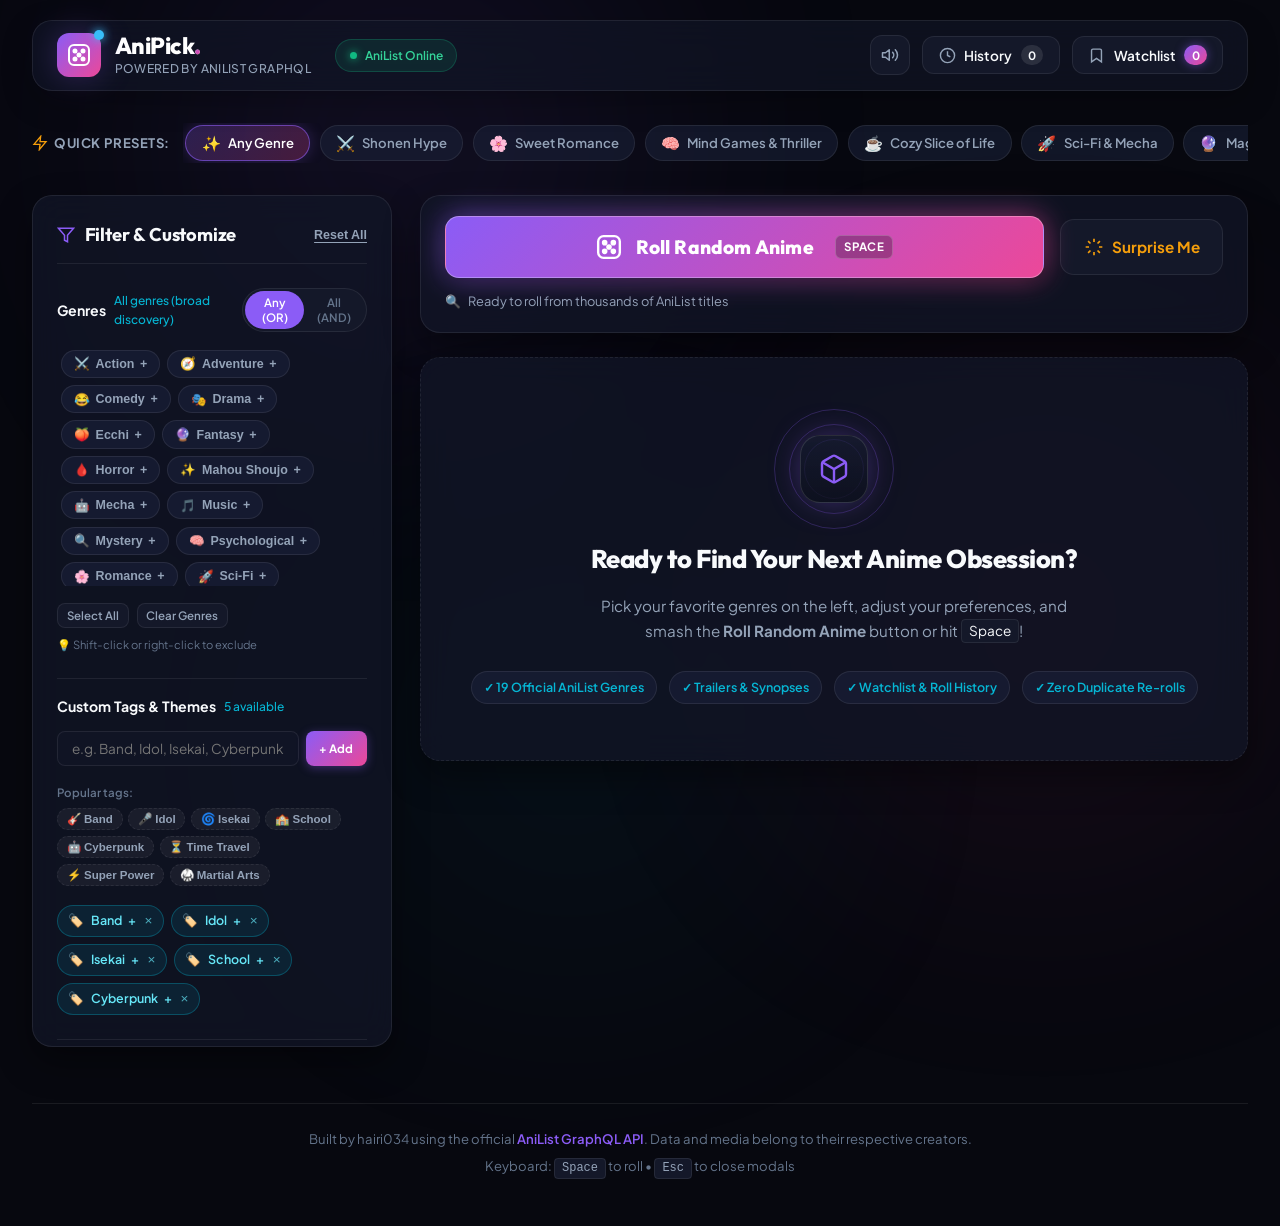
==== index.html @ 6be53b79 "Add files via upload" ====
<!DOCTYPE html>
<html lang="en">

<head>
  <meta charset="UTF-8">
  <meta name="viewport" content="width=device-width, initial-scale=1.0">
  <meta name="description"
    content="AniPick - Discover your next favorite anime with an intelligent, highly customizable anime randomizer powered by the AniList GraphQL API. Filter by genres, ratings, eras, and formats.">
  <meta name="theme-color" content="#0b0d17">
  <meta name="referrer" content="strict-origin-when-cross-origin">
  <title>AniPick — Intelligent Anime Randomizer & Discovery Engine</title>

  <!-- Google Fonts -->
  <link rel="preconnect" href="https://fonts.googleapis.com">
  <link rel="preconnect" href="https://fonts.gstatic.com" crossorigin>
  <link
    href="https://fonts.googleapis.com/css2?family=Noto+Sans+JP:wght@400;600;700&family=Outfit:wght@400;500;600;700;800;900&family=Plus+Jakarta+Sans:wght@400;500;600;700&display=swap"
    rel="stylesheet">

  <link rel="stylesheet" href="style.css">
</head>

<body>
  <!-- Ambient background decorative glows -->
  <div class="ambient-glow glow-1" aria-hidden="true"></div>
  <div class="ambient-glow glow-2" aria-hidden="true"></div>
  <div class="ambient-glow glow-3" aria-hidden="true"></div>

  <!-- Main App Shell -->
  <div class="app-layout">

    <!-- Top Navigation Bar -->
    <header class="app-header">
      <div class="header-left">
        <a href="#" class="brand-logo" id="logo-link" aria-label="AniPick Home">
          <div class="logo-icon-wrap">
            <svg class="dice-icon" viewBox="0 0 24 24" fill="none" stroke="currentColor" stroke-width="2"
              stroke-linecap="round" stroke-linejoin="round">
              <rect x="2" y="2" width="20" height="20" rx="5" ry="5"></rect>
              <circle cx="8" cy="8" r="1.5" fill="currentColor"></circle>
              <circle cx="16" cy="8" r="1.5" fill="currentColor"></circle>
              <circle cx="12" cy="12" r="1.5" fill="currentColor"></circle>
              <circle cx="8" cy="16" r="1.5" fill="currentColor"></circle>
              <circle cx="16" cy="16" r="1.5" fill="currentColor"></circle>
            </svg>
            <span class="sparkle-dot"></span>
          </div>
          <div class="brand-text">
            <div class="brand-title">AniPick<span class="brand-dot">.</span></div>
            <span class="brand-tagline">Powered by AniList GraphQL</span>
          </div>
        </a>

        <div class="api-status-pill" id="api-status-pill" title="Live AniList GraphQL API Connection">
          <span class="status-indicator"></span>
          <span class="status-text" id="status-text">AniList Online</span>
        </div>
      </div>

      <div class="header-right">
        <!-- SFX Mute/Unmute Toggle -->
        <button class="nav-icon-btn" id="sfx-toggle-btn" title="Toggle Sound Effects" aria-label="Toggle Sound Effects">
          <svg class="sfx-on-icon" viewBox="0 0 24 24" fill="none" stroke="currentColor" stroke-width="2"
            stroke-linecap="round" stroke-linejoin="round">
            <polygon points="11 5 6 9 2 9 2 15 6 15 11 19 11 5"></polygon>
            <path d="M19.07 4.93a10 10 0 0 1 0 14.14M15.54 8.46a5 5 0 0 1 0 7.07"></path>
          </svg>
          <svg class="sfx-off-icon hidden" viewBox="0 0 24 24" fill="none" stroke="currentColor" stroke-width="2"
            stroke-linecap="round" stroke-linejoin="round">
            <polygon points="11 5 6 9 2 9 2 15 6 15 11 19 11 5"></polygon>
            <line x1="23" y1="9" x2="17" y2="15"></line>
            <line x1="17" y1="9" x2="23" y2="15"></line>
          </svg>
        </button>

        <!-- History Button -->
        <button class="nav-action-btn" id="history-modal-btn" aria-label="View Roll History">
          <svg viewBox="0 0 24 24" fill="none" stroke="currentColor" stroke-width="2">
            <circle cx="12" cy="12" r="10"></circle>
            <polyline points="12 6 12 12 16 14"></polyline>
          </svg>
          <span>History</span>
          <span class="count-badge" id="history-count">0</span>
        </button>

        <!-- Watchlist Button -->
        <button class="nav-action-btn" id="watchlist-modal-btn" aria-label="View Saved Watchlist">
          <svg viewBox="0 0 24 24" fill="none" stroke="currentColor" stroke-width="2">
            <path d="M19 21l-7-5-7 5V5a2 2 0 0 1 2-2h10a2 2 0 0 1 2 2z"></path>
          </svg>
          <span>Watchlist</span>
          <span class="count-badge primary-badge" id="watchlist-count">0</span>
        </button>
      </div>
    </header>

    <!-- Main Content Area -->
    <main class="main-content">

      <!-- Quick Curated Presets Bar -->
      <section class="presets-section" aria-label="Genre Presets">
        <div class="presets-label">
          <svg viewBox="0 0 24 24" fill="none" stroke="currentColor" stroke-width="2" class="spark-icon">
            <polygon points="13 2 3 14 12 14 11 22 21 10 12 10 13 2"></polygon>
          </svg>
          <span>Quick Presets:</span>
        </div>
        <div class="presets-scroll" id="presets-list">
          <button type="button" class="preset-chip active" data-preset="all">
            <span class="preset-emoji">✨</span> Any Genre
          </button>
          <button type="button" class="preset-chip" data-preset="shonen">
            <span class="preset-emoji">⚔️</span> Shonen Hype
          </button>
          <button type="button" class="preset-chip" data-preset="romance">
            <span class="preset-emoji">🌸</span> Sweet Romance
          </button>
          <button type="button" class="preset-chip" data-preset="psychological">
            <span class="preset-emoji">🧠</span> Mind Games & Thriller
          </button>
          <button type="button" class="preset-chip" data-preset="cozy">
            <span class="preset-emoji">☕</span> Cozy Slice of Life
          </button>
          <button type="button" class="preset-chip" data-preset="cyberpunk">
            <span class="preset-emoji">🚀</span> Sci-Fi & Mecha
          </button>
          <button type="button" class="preset-chip" data-preset="fantasy">
            <span class="preset-emoji">🔮</span> Magic & Fantasy
          </button>
          <button type="button" class="preset-chip" data-preset="comedy">
            <span class="preset-emoji">😂</span> Pure Comedy
          </button>
          <button type="button" class="preset-chip" data-preset="music">
            <span class="preset-emoji">🎵</span> Music & Bands
          </button>
          <button type="button" class="preset-chip" data-preset="isekai">
            <span class="preset-emoji">🌀</span> Isekai & Fantasy
          </button>
        </div>
      </section>

      <!-- Primary Grid: Filter Deck (Left/Top) + Hero Showcase (Right/Center) -->
      <div class="app-grid">

        <!-- Controls & Genre Deck -->
        <aside class="control-panel-card" id="filter-deck">
          <div class="panel-header">
            <div class="panel-title-wrap">
              <svg viewBox="0 0 24 24" fill="none" stroke="currentColor" stroke-width="2">
                <polygon points="22 3 2 3 10 12.46 10 19 14 21 14 12.46 22 3"></polygon>
              </svg>
              <h2>Filter & Customize</h2>
            </div>
            <button type="button" class="text-link-btn" id="reset-filters-btn" title="Reset all filters to default">
              Reset All
            </button>
          </div>

          <!-- Genre Matrix Section -->
          <div class="filter-group">
            <div class="filter-group-header">
              <label class="filter-label">
                Genres
                <span class="filter-hint" id="genre-hint-count">0 selected</span>
              </label>
              <div class="genre-mode-toggle" title="Switch between matching ANY or ALL selected genres">
                <button type="button" class="genre-mode-btn active" id="mode-any-btn" data-mode="ANY">Any (OR)</button>
                <button type="button" class="genre-mode-btn" id="mode-all-btn" data-mode="ALL">All (AND)</button>
              </div>
            </div>

            <!-- Genre Selection Grid -->
            <div class="genre-chip-grid" id="genre-chip-grid">
              <!-- Dynamically populated or filled with fallback genres -->
            </div>

            <div class="genre-quick-actions">
              <button type="button" class="mini-btn" id="select-all-genres-btn">Select All</button>
              <button type="button" class="mini-btn" id="clear-all-genres-btn">Clear Genres</button>
              <span class="action-tip">💡 Shift-click or right-click to exclude</span>
            </div>
          </div>

          <!-- Custom Preferences & Subgenres Section -->
          <div class="filter-group custom-tags-group">
            <div class="filter-group-header">
              <label class="filter-label">
                Custom Tags & Themes
                <span class="filter-hint" id="custom-tags-hint">Add your own</span>
              </label>
            </div>

            <!-- Add Custom Tag Input Form -->
            <form id="add-custom-tag-form" class="custom-tag-form" onsubmit="return false;">
              <div class="input-with-button">
                <input type="text" id="custom-genre-input" list="anilist-tags-datalist"
                  placeholder="e.g. Band, Idol, Isekai, Cyberpunk..." class="styled-input custom-input"
                  autocomplete="off">
                <button type="submit" id="add-custom-tag-btn" class="mini-btn add-accent-btn"
                  title="Add this custom preference">
                  + Add
                </button>
              </div>
              <datalist id="anilist-tags-datalist">
                <!-- Dynamically populated from AniList 420+ MediaTagCollection -->
              </datalist>
            </form>

            <!-- Popular Tag Suggestions Quick-Add -->
            <div class="popular-suggestions-wrap">
              <span class="suggestions-label">Popular tags:</span>
              <div class="suggestions-chips" id="popular-suggestions-list">
                <button type="button" class="suggestion-chip" data-tag="Band">🎸 Band</button>
                <button type="button" class="suggestion-chip" data-tag="Idol">🎤 Idol</button>
                <button type="button" class="suggestion-chip" data-tag="Isekai">🌀 Isekai</button>
                <button type="button" class="suggestion-chip" data-tag="School">🏫 School</button>
                <button type="button" class="suggestion-chip" data-tag="Cyberpunk">🤖 Cyberpunk</button>
                <button type="button" class="suggestion-chip" data-tag="Time Travel">⏳ Time Travel</button>
                <button type="button" class="suggestion-chip" data-tag="Super Power">⚡ Super Power</button>
                <button type="button" class="suggestion-chip" data-tag="Martial Arts">🥋 Martial Arts</button>
              </div>
            </div>

            <!-- Custom User-Added Tags Grid -->
            <div class="custom-chip-grid" id="custom-chip-grid">
              <!-- Dynamically populated from STATE.customTags -->
            </div>
          </div>

          <!-- Advanced Filters Collapsible / Settings -->
          <div class="filter-accordion">
            <button type="button" class="accordion-trigger" id="adv-filter-toggle" aria-expanded="true">
              <div class="accordion-title">
                <svg viewBox="0 0 24 24" fill="none" stroke="currentColor" stroke-width="2">
                  <circle cx="12" cy="12" r="3"></circle>
                  <path
                    d="M19.4 15a1.65 1.65 0 0 0 .33 1.82l.06.06a2 2 0 0 1 0 2.83 2 2 0 0 1-2.83 0l-.06-.06a1.65 1.65 0 0 0-1.82-.33 1.65 1.65 0 0 0-1 1.51V21a2 2 0 0 1-2 2 2 2 0 0 1-2-2v-.09A1.65 1.65 0 0 0 9 19.4a1.65 1.65 0 0 0-1.82.33l-.06.06a2 2 0 0 1-2.83 0 2 2 0 0 1 0-2.83l.06-.06a1.65 1.65 0 0 0 .33-1.82 1.65 1.65 0 0 0-1.51-1H3a2 2 0 0 1-2-2 2 2 0 0 1 2-2h.09A1.65 1.65 0 0 0 4.6 9a1.65 1.65 0 0 0-.33-1.82l-.06-.06a2 2 0 0 1 0-2.83 2 2 0 0 1 2.83 0l.06.06a1.65 1.65 0 0 0 1.82.33H9a1.65 1.65 0 0 0 1-1.51V3a2 2 0 0 1 2-2 2 2 0 0 1 2 2v.09a1.65 1.65 0 0 0 1 1.51 1.65 1.65 0 0 0 1.82-.33l.06-.06a2 2 0 0 1 2.83 0 2 2 0 0 1 0 2.83l-.06.06a1.65 1.65 0 0 0-.33 1.82V9a1.65 1.65 0 0 0 1.51 1H21a2 2 0 0 1 2 2 2 2 0 0 1-2 2h-.09a1.65 1.65 0 0 0-1.51 1z">
                  </path>
                </svg>
                <span>Format, Rating & Era</span>
              </div>
              <svg class="chevron-icon" viewBox="0 0 24 24" fill="none" stroke="currentColor" stroke-width="2">
                <polyline points="6 9 12 15 18 9"></polyline>
              </svg>
            </button>

            <div class="accordion-content" id="adv-filter-content">
              <!-- Discovery Strategy / Mode -->
              <div class="filter-item">
                <label for="filter-mode" class="filter-sublabel">Discovery Pool</label>
                <select id="filter-mode" class="styled-select">
                  <option value="POPULARITY_DESC">🌟 Popular All-Stars (Top 200)</option>
                  <option value="SCORE_DESC">🏆 Highest Rated (Critically Acclaimed)</option>
                  <option value="HIDDEN_GEMS">💎 Hidden Gems (High Score, Lower Hype)</option>
                  <option value="WILDCARD" selected>🎲 Deep Cut Wildcard (Broad Discovery)</option>
                  <option value="TRENDING_DESC">⚡ Currently Trending</option>
                </select>
              </div>

              <!-- Media Format -->
              <div class="filter-item">
                <label for="filter-format" class="filter-sublabel">Format</label>
                <select id="filter-format" class="styled-select">
                  <option value="ANY">Any Format</option>
                  <option value="TV">TV Series</option>
                  <option value="MOVIE">Anime Movie</option>
                  <option value="OVA_ONA">OVA / ONA Series</option>
                  <option value="SPECIAL">Special</option>
                </select>
              </div>

              <!-- Minimum Rating / Score Slider -->
              <div class="filter-item">
                <div class="slider-header">
                  <label for="filter-score" class="filter-sublabel">Min Score</label>
                  <span class="slider-value" id="score-display">Any Score</span>
                </div>
                <input type="range" id="filter-score" min="0" max="85" step="5" value="0" class="styled-range">
                <div class="range-ticks">
                  <span>Any</span>
                  <span>60%</span>
                  <span>70%</span>
                  <span>80%</span>
                  <span>85%+</span>
                </div>
              </div>

              <!-- Release Era / Decade -->
              <div class="filter-item">
                <label for="filter-era" class="filter-sublabel">Release Era</label>
                <select id="filter-era" class="styled-select">
                  <option value="ANY">Any Year</option>
                  <option value="2020">Modern (2020 - Present)</option>
                  <option value="2010">2010s Golden Wave</option>
                  <option value="2000">2000s Classic Era</option>
                  <option value="1990">90s & Retro (Pre-2000)</option>
                </select>
              </div>

              <!-- Airing Status -->
              <div class="filter-item">
                <label for="filter-status" class="filter-sublabel">Airing Status</label>
                <select id="filter-status" class="styled-select">
                  <option value="ANY">Any Status</option>
                  <option value="FINISHED">Finished Airing</option>
                  <option value="RELEASING">Currently Airing</option>
                </select>
              </div>

              <!-- SFW Toggle -->
              <div class="filter-checkbox-item">
                <label class="toggle-switch">
                  <input type="checkbox" id="sfw-only-checkbox" checked>
                  <span class="toggle-slider"></span>
                </label>
                <div class="toggle-label-wrap">
                  <span class="toggle-title">Safe For Work (SFW)</span>
                  <span class="toggle-desc">Exclude adult/18+ media</span>
                </div>
              </div>
            </div>
          </div>
        </aside>

        <!-- Randomizer Showcase Arena -->
        <section class="randomizer-arena" aria-live="polite">

          <!-- Master Roll Command Deck -->
          <div class="roll-command-deck">
            <div class="roll-cta-group">
              <button type="button" class="btn-roll-master" id="roll-anime-btn" aria-label="Randomize and roll anime">
                <div class="btn-glow-layer"></div>
                <div class="btn-inner">
                  <svg class="dice-spin-icon" viewBox="0 0 24 24" fill="none" stroke="currentColor" stroke-width="2.2"
                    stroke-linecap="round" stroke-linejoin="round">
                    <rect x="2" y="2" width="20" height="20" rx="5" ry="5"></rect>
                    <circle cx="8" cy="8" r="1.5" fill="currentColor"></circle>
                    <circle cx="16" cy="8" r="1.5" fill="currentColor"></circle>
                    <circle cx="12" cy="12" r="1.5" fill="currentColor"></circle>
                    <circle cx="8" cy="16" r="1.5" fill="currentColor"></circle>
                    <circle cx="16" cy="16" r="1.5" fill="currentColor"></circle>
                  </svg>
                  <span class="btn-text" id="roll-btn-text">Roll Random Anime</span>
                  <span class="key-shortcut-hint" title="You can also press Spacebar to roll">SPACE</span>
                </div>
              </button>

              <button type="button" class="btn-surprise" id="surprise-me-btn"
                title="Reset filters to broad all-time best and roll immediately">
                <svg viewBox="0 0 24 24" fill="none" stroke="currentColor" stroke-width="2">
                  <path
                    d="M12 2v4M12 18v4M4.93 4.93l2.83 2.83M16.24 16.24l2.83 2.83M2 12h4M18 12h4M4.93 19.07l2.83-2.83M16.24 7.76l2.83-2.83">
                  </path>
                </svg>
                <span>Surprise Me</span>
              </button>
            </div>

            <!-- Live matching count badge -->
            <div class="catalog-status" id="catalog-status">
              <span class="pool-icon">🔍</span>
              <span id="catalog-status-text">Ready to roll from thousands of AniList titles</span>
            </div>
          </div>

          <!-- Loading / Slot-Machine Ticker Overlay -->
          <div class="slot-ticker-card hidden" id="slot-ticker">
            <div class="ticker-backdrop-blur"></div>
            <div class="ticker-content">
              <div class="ticker-spinner">
                <div class="spinner-ring"></div>
                <div class="spinner-core">🎲</div>
              </div>
              <div class="ticker-label">Consulting AniList catalog...</div>
              <div class="ticker-preview-title" id="ticker-preview-title">Searching anime...</div>
            </div>
          </div>

          <!-- Empty / Welcome State -->
          <div class="empty-state-card" id="empty-state-view">
            <div class="empty-art">
              <div class="radar-circle circle-1"></div>
              <div class="radar-circle circle-2"></div>
              <div class="radar-circle circle-3"></div>
              <div class="empty-icon-box">
                <svg viewBox="0 0 24 24" fill="none" stroke="currentColor" stroke-width="1.8">
                  <path
                    d="M21 16V8a2 2 0 0 0-1-1.73l-7-4a2 2 0 0 0-2 0l-7 4A2 2 0 0 0 3 8v8a2 2 0 0 0 1 1.73l7 4a2 2 0 0 0 2 0l7-4A2 2 0 0 0 21 16z">
                  </path>
                  <polyline points="3.27 6.96 12 12.01 20.73 6.96"></polyline>
                  <line x1="12" y1="22.08" x2="12" y2="12"></line>
                </svg>
              </div>
            </div>
            <h1 class="empty-title">Ready to Find Your Next Anime Obsession?</h1>
            <p class="empty-subtitle">
              Pick your favorite genres on the left, adjust your preferences, and smash the <strong>Roll Random
                Anime</strong> button or hit <kbd>Space</kbd>!
            </p>
            <div class="empty-perks">
              <div class="perk-tag">✓ 19 Official AniList Genres</div>
              <div class="perk-tag">✓ Trailers & Synopses</div>
              <div class="perk-tag">✓ Watchlist & Roll History</div>
              <div class="perk-tag">✓ Zero Duplicate Re-rolls</div>
            </div>
          </div>

          <!-- Anime Winner Card (Dynamic Reveal) -->
          <article class="anime-card hidden" id="anime-card" aria-label="Selected Anime Details">

            <!-- Banner Backdrop with Color Flare -->
            <div class="card-banner-wrap">
              <img class="card-banner-img" id="card-banner-img" src="" alt="" loading="lazy">
              <div class="banner-gradient-mask"></div>
              <div class="banner-color-tint" id="banner-color-tint"></div>
            </div>

            <div class="card-body">

              <!-- Left Column: Poster Cover & Key Stats -->
              <div class="poster-column">
                <div class="poster-wrapper" id="poster-3d-wrap">
                  <img class="poster-img" id="poster-img" src="" alt="Anime Cover" loading="eager">

                  <!-- Format Pill on Poster -->
                  <div class="poster-badge-format" id="poster-format-badge">TV</div>

                  <!-- Score Ring / Badge -->
                  <div class="poster-score-badge" id="poster-score-badge" title="AniList Average Score">
                    <svg class="score-ring-svg" viewBox="0 0 36 36">
                      <path class="ring-bg"
                        d="M18 2.0845 a 15.9155 15.9155 0 0 1 0 31.831 a 15.9155 15.9155 0 0 1 0 -31.831" />
                      <path class="ring-fill" id="score-ring-fill" stroke-dasharray="0, 100"
                        d="M18 2.0845 a 15.9155 15.9155 0 0 1 0 31.831 a 15.9155 15.9155 0 0 1 0 -31.831" />
                    </svg>
                    <div class="score-text-val" id="score-val">--%</div>
                  </div>
                </div>

                <!-- Watchlist / Favorite Button -->
                <button type="button" class="btn-save-watchlist" id="toggle-watchlist-btn">
                  <svg class="icon-bookmark" viewBox="0 0 24 24" fill="none" stroke="currentColor" stroke-width="2">
                    <path d="M19 21l-7-5-7 5V5a2 2 0 0 1 2-2h10a2 2 0 0 1 2 2z"></path>
                  </svg>
                  <span id="watchlist-btn-text">Add to Watchlist</span>
                </button>
              </div>

              <!-- Right Column: Anime Details & Metadata -->
              <div class="details-column">

                <!-- Quick Meta Pills -->
                <div class="meta-pills-row" id="meta-pills-row">
                  <span class="meta-pill" id="meta-year">2023</span>
                  <span class="meta-pill" id="meta-episodes">24 Episodes</span>
                  <span class="meta-pill" id="meta-status">Finished</span>
                  <span class="meta-pill studio-pill" id="meta-studio">MAPPA</span>
                </div>

                <!-- Primary Titles -->
                <div class="title-block">
                  <h2 class="anime-title-english" id="anime-title-en">Jujutsu Kaisen</h2>
                  <div class="anime-title-romaji" id="anime-title-romaji">Jujutsu Kaisen</div>
                  <div class="anime-title-native" id="anime-title-native">呪術廻戦</div>
                </div>

                <!-- Genre Badges (Click to Filter) -->
                <div class="card-genres-wrap" id="card-genres-list">
                  <!-- Dynamic Genre Tags -->
                </div>

                <!-- Synopsis / Description -->
                <div class="synopsis-box">
                  <div class="synopsis-text collapsed" id="anime-synopsis">
                    Loading synopsis...
                  </div>
                  <button type="button" class="btn-expand-synopsis hidden" id="expand-synopsis-btn">
                    Read More
                  </button>
                </div>

                <!-- Next Airing Episode Banner (if active) -->
                <div class="airing-alert hidden" id="airing-alert">
                  <span class="airing-pulse"></span>
                  <span id="airing-alert-text">Next Episode: Episode 5 airing in 2 days</span>
                </div>

                <!-- Interactive Card Action Bar -->
                <div class="card-actions-bar">
                  <!-- Trailer Button (if available) -->
                  <button type="button" class="btn-action-primary" id="watch-trailer-btn">
                    <svg viewBox="0 0 24 24" fill="currentColor">
                      <polygon points="5 3 19 12 5 21 5 3"></polygon>
                    </svg>
                    <span>Watch Trailer</span>
                  </button>

                  <!-- AniList External Link -->
                  <a href="#" target="_blank" rel="noopener noreferrer" class="btn-action-secondary"
                    id="anilist-link-btn">
                    <svg viewBox="0 0 24 24" fill="none" stroke="currentColor" stroke-width="2">
                      <path d="M18 13v6a2 2 0 0 1-2 2H5a2 2 0 0 1-2-2V8a2 2 0 0 1 2-2h6"></path>
                      <polyline points="15 3 21 3 21 9"></polyline>
                      <line x1="10" y1="14" x2="21" y2="3"></line>
                    </svg>
                    <span>AniList Page</span>
                  </a>

                  <!-- Copy Details / Share -->
                  <button type="button" class="btn-action-ghost" id="copy-share-btn"
                    title="Copy title & link to clipboard">
                    <svg viewBox="0 0 24 24" fill="none" stroke="currentColor" stroke-width="2">
                      <rect x="9" y="9" width="13" height="13" rx="2" ry="2"></rect>
                      <path d="M5 15H4a2 2 0 0 1-2-2V4a2 2 0 0 1 2-2h9a2 2 0 0 1 2 2v1"></path>
                    </svg>
                    <span>Share</span>
                  </button>

                  <!-- Similar Roll Button -->
                  <button type="button" class="btn-action-ghost" id="roll-similar-btn"
                    title="Roll another anime matching this anime's genres">
                    <svg viewBox="0 0 24 24" fill="none" stroke="currentColor" stroke-width="2">
                      <polyline points="23 4 23 10 17 10"></polyline>
                      <polyline points="1 20 1 14 7 14"></polyline>
                      <path d="M3.51 9a9 9 0 0 1 14.85-3.36L23 10M1 14l4.64 4.36A9 9 0 0 0 20.49 15"></path>
                    </svg>
                    <span>Similar Anime</span>
                  </button>
                </div>

              </div>
            </div>
          </article>

          <!-- Error / No Results Notice -->
          <div class="error-notice-card hidden" id="error-notice">
            <div class="error-icon-box">⚠️</div>
            <div class="error-text-wrap">
              <h3 class="error-heading" id="error-heading">No Anime Found</h3>
              <p class="error-detail" id="error-detail">Try loosening some genre filters or lowering the minimum score.
              </p>
            </div>
            <button type="button" class="btn-action-secondary" id="error-reset-btn">Relax Filters</button>
          </div>

          <!-- Recently Rolled Horizontal Reel -->
          <section class="recent-reel-section hidden" id="recent-reel-section" aria-label="Recently rolled anime">
            <div class="recent-reel-header">
              <div class="reel-title">
                <svg viewBox="0 0 24 24" fill="none" stroke="currentColor" stroke-width="2">
                  <polyline points="1 4 1 10 7 10"></polyline>
                  <path d="M3.51 15a9 9 0 1 0 2.13-9.36L1 10"></path>
                </svg>
                <span>Recent Rolls This Session</span>
              </div>
              <span class="reel-hint">Click any poster to re-view</span>
            </div>
            <div class="recent-strip-scroller" id="recent-strip">
              <!-- Dynamically populated recent roll thumbnails -->
            </div>
          </section>

        </section>
      </div>

    </main>

    <!-- Trailer Modal -->
    <div class="modal-overlay hidden" id="trailer-modal" role="dialog" aria-modal="true"
      aria-labelledby="trailer-modal-title">
      <div class="modal-dialog trailer-dialog">
        <div class="modal-header">
          <div class="modal-title-wrap">
            <svg viewBox="0 0 24 24" fill="currentColor" class="trailer-header-icon">
              <polygon points="5 3 19 12 5 21 5 3"></polygon>
            </svg>
            <h3 class="modal-title" id="trailer-modal-title">Anime Trailer</h3>
          </div>
          <div class="trailer-header-actions">
            <a href="#" target="_blank" rel="noopener noreferrer" class="mini-btn trailer-external-link"
              id="trailer-yt-direct-btn">
              Watch on YouTube ↗
            </a>
            <button type="button" class="modal-close-btn" id="close-trailer-btn" aria-label="Close Trailer">
              <svg viewBox="0 0 24 24" fill="none" stroke="currentColor" stroke-width="2">
                <line x1="18" y1="6" x2="6" y2="18"></line>
                <line x1="6" y1="6" x2="18" y2="18"></line>
              </svg>
            </button>
          </div>
        </div>
        <div class="modal-body trailer-body">
          <div class="video-container" id="video-container">
            <!-- Iframe injected via JS -->
          </div>
          <div class="trailer-footer-notice" id="trailer-footer-notice">
            <div class="notice-info">
              <span class="notice-icon">💡</span>
              <span>If playback is restricted by the anime studio or shows <em>"Unavailable"</em>, you can watch it
                directly:</span>
            </div>
            <div class="trailer-fallback-actions">
              <a href="#" target="_blank" rel="noopener noreferrer" class="mini-btn highlight-btn"
                id="trailer-fallback-yt-btn">
                Open Official Trailer on YouTube ↗
              </a>
              <a href="#" target="_blank" rel="noopener noreferrer" class="mini-btn" id="trailer-fallback-search-btn">
                Search Other Trailers on YouTube 🔍
              </a>
            </div>
          </div>
        </div>
      </div>
    </div>

    <!-- Watchlist Modal / Drawer -->
    <div class="modal-overlay hidden" id="watchlist-modal" role="dialog" aria-modal="true"
      aria-labelledby="watchlist-modal-title">
      <div class="modal-dialog watchlist-dialog">
        <div class="modal-header">
          <div class="modal-title-wrap">
            <svg viewBox="0 0 24 24" fill="none" stroke="currentColor" stroke-width="2">
              <path d="M19 21l-7-5-7 5V5a2 2 0 0 1 2-2h10a2 2 0 0 1 2 2z"></path>
            </svg>
            <h3 class="modal-title" id="watchlist-modal-title">My Saved Watchlist</h3>
            <span class="count-badge" id="modal-watchlist-count">0</span>
          </div>
          <button type="button" class="modal-close-btn" id="close-watchlist-btn" aria-label="Close Watchlist">
            <svg viewBox="0 0 24 24" fill="none" stroke="currentColor" stroke-width="2">
              <line x1="18" y1="6" x2="6" y2="18"></line>
              <line x1="6" y1="6" x2="18" y2="18"></line>
            </svg>
          </button>
        </div>
        <div class="modal-body">
          <div class="watchlist-actions-top">
            <input type="text" id="watchlist-search-input" placeholder="Search saved anime..." class="styled-input">
            <button type="button" class="mini-btn danger-btn" id="clear-watchlist-btn">Clear All</button>
          </div>
          <div class="watchlist-items-list" id="watchlist-items-list">
            <!-- Dynamic Watchlist Items -->
          </div>
        </div>
      </div>
    </div>

    <!-- History Modal -->
    <div class="modal-overlay hidden" id="history-modal" role="dialog" aria-modal="true"
      aria-labelledby="history-modal-title">
      <div class="modal-dialog history-dialog">
        <div class="modal-header">
          <div class="modal-title-wrap">
            <svg viewBox="0 0 24 24" fill="none" stroke="currentColor" stroke-width="2">
              <circle cx="12" cy="12" r="10"></circle>
              <polyline points="12 6 12 12 16 14"></polyline>
            </svg>
            <h3 class="modal-title" id="history-modal-title">Roll History</h3>
            <span class="count-badge" id="modal-history-count">0</span>
          </div>
          <button type="button" class="modal-close-btn" id="close-history-btn" aria-label="Close History">
            <svg viewBox="0 0 24 24" fill="none" stroke="currentColor" stroke-width="2">
              <line x1="18" y1="6" x2="6" y2="18"></line>
              <line x1="6" y1="6" x2="18" y2="18"></line>
            </svg>
          </button>
        </div>
        <div class="modal-body">
          <div class="watchlist-actions-top">
            <span class="subtext">All anime rolled during this session</span>
            <button type="button" class="mini-btn danger-btn" id="clear-history-btn">Clear History</button>
          </div>
          <div class="history-items-list" id="history-items-list">
            <!-- Dynamic History Items -->
          </div>
        </div>
      </div>
    </div>

    <!-- Toast Notification Banner -->
    <div class="toast-container" id="toast-container" aria-live="polite"></div>

    <!-- Footer -->
    <footer class="app-footer">
      <div class="footer-content">
        <p>Built by hairi034 using the official <a href="https://anilist.co" target="_blank"
            rel="noopener noreferrer">AniList GraphQL API</a>. Data and media belong to their respective creators.</p>
        <div class="footer-links">
          <span>Keyboard: <kbd>Space</kbd> to roll • <kbd>Esc</kbd> to close modals</span>
        </div>
      </div>
    </footer>

  </div>

  <script src="app.js"></script>
</body>

</html>
---- style.css ----
/* ==========================================================================
   ANIPICK - MODERN DESIGN SYSTEM & STYLES
   ========================================================================== */

:root {
  /* Color Palette */
  --bg-darkest: #07080f;
  --bg-primary: #0c0e1a;
  --bg-card: rgba(18, 22, 39, 0.75);
  --bg-card-hover: rgba(26, 32, 56, 0.85);
  --bg-surface: #141829;
  --bg-surface-elevated: #1d223a;
  --bg-glass: rgba(255, 255, 255, 0.04);
  --border-subtle: rgba(255, 255, 255, 0.08);
  --border-focus: rgba(139, 92, 246, 0.6);
  --border-glass: rgba(255, 255, 255, 0.12);

  /* Primary Brand Gradients & Accents */
  --primary-indigo: #6366f1;
  --primary-purple: #8b5cf6;
  --primary-pink: #ec4899;
  --accent-cyan: #06b6d4;
  --accent-emerald: #10b981;
  --accent-amber: #f59e0b;
  --accent-rose: #f43f5e;

  --grad-primary: linear-gradient(135deg, #8b5cf6 0%, #ec4899 100%);
  --grad-cyan-blue: linear-gradient(135deg, #06b6d4 0%, #3b82f6 100%);
  --grad-sunset: linear-gradient(135deg, #f59e0b 0%, #ef4444 100%);
  --grad-surface: linear-gradient(180deg, rgba(26, 32, 56, 0.6) 0%, rgba(14, 17, 30, 0.8) 100%);
  --glow-primary: 0 0 35px -5px rgba(139, 92, 246, 0.45);
  --glow-pink: 0 0 30px -5px rgba(236, 72, 153, 0.4);

  /* Typography */
  --font-display: 'Outfit', -apple-system, BlinkMacSystemFont, 'Segoe UI', sans-serif;
  --font-body: 'Plus Jakarta Sans', -apple-system, BlinkMacSystemFont, 'Segoe UI', sans-serif;
  --font-japanese: 'Noto Sans JP', sans-serif;

  /* Text Colors */
  --text-main: #f8fafc;
  --text-sub: #94a3b8;
  --text-muted: #64748b;
  --text-dim: #475569;

  /* Radii & Shadows */
  --radius-sm: 8px;
  --radius-md: 14px;
  --radius-lg: 20px;
  --radius-full: 9999px;
  --shadow-lg: 0 20px 30px -10px rgba(0, 0, 0, 0.5), 0 10px 10px -5px rgba(0, 0, 0, 0.3);
  --shadow-card: 0 15px 35px rgba(0, 0, 0, 0.4);

  /* Transitions */
  --transition-fast: 0.15s cubic-bezier(0.4, 0, 0.2, 1);
  --transition-normal: 0.25s cubic-bezier(0.4, 0, 0.2, 1);
  --transition-bounce: 0.4s cubic-bezier(0.34, 1.56, 0.64, 1);
}

/* ==========================================================================
   Base & Reset
   ========================================================================== */

*, *::before, *::after {
  box-sizing: border-box;
  margin: 0;
  padding: 0;
}

html {
  font-size: 16px;
  scroll-behavior: smooth;
  color-scheme: dark;
}

body {
  font-family: var(--font-body);
  background-color: var(--bg-darkest);
  color: var(--text-main);
  min-height: 100vh;
  position: relative;
  overflow-x: hidden;
  line-height: 1.6;
  -webkit-font-smoothing: antialiased;
}

/* Ambient Background Light Orbs */
.ambient-glow {
  position: fixed;
  border-radius: 50%;
  filter: blur(140px);
  pointer-events: none;
  z-index: 0;
  opacity: 0.45;
  transition: transform 12s ease-in-out;
}

.glow-1 {
  top: -15%;
  left: 10%;
  width: 550px;
  height: 550px;
  background: radial-gradient(circle, rgba(139, 92, 246, 0.55), transparent 70%);
  animation: floatOrb1 20s infinite alternate ease-in-out;
}

.glow-2 {
  top: 35%;
  right: -5%;
  width: 600px;
  height: 600px;
  background: radial-gradient(circle, rgba(236, 72, 153, 0.4), transparent 70%);
  animation: floatOrb2 25s infinite alternate ease-in-out;
}

.glow-3 {
  bottom: -10%;
  left: 25%;
  width: 500px;
  height: 500px;
  background: radial-gradient(circle, rgba(6, 182, 212, 0.35), transparent 70%);
}

@keyframes floatOrb1 {
  0% { transform: translate(0, 0) scale(1); }
  100% { transform: translate(60px, 80px) scale(1.1); }
}

@keyframes floatOrb2 {
  0% { transform: translate(0, 0) scale(1); }
  100% { transform: translate(-80px, -50px) scale(1.15); }
}

/* App Shell */
.app-layout {
  position: relative;
  z-index: 1;
  max-width: 1440px;
  margin: 0 auto;
  padding: 1.25rem 2rem 3rem 2rem;
  display: flex;
  flex-direction: column;
  min-height: 100vh;
}

/* ==========================================================================
   Header Navigation
   ========================================================================== */

.app-header {
  display: flex;
  align-items: center;
  justify-content: space-between;
  padding: 0.75rem 1.5rem;
  background: rgba(18, 22, 39, 0.65);
  backdrop-filter: blur(16px);
  -webkit-backdrop-filter: blur(16px);
  border: 1px solid var(--border-subtle);
  border-radius: var(--radius-lg);
  margin-bottom: 1.5rem;
  box-shadow: 0 10px 30px rgba(0, 0, 0, 0.25);
}

.header-left {
  display: flex;
  align-items: center;
  gap: 1.5rem;
}

.brand-logo {
  display: flex;
  align-items: center;
  gap: 0.85rem;
  text-decoration: none;
  color: inherit;
}

.logo-icon-wrap {
  position: relative;
  width: 44px;
  height: 44px;
  border-radius: 12px;
  background: var(--grad-primary);
  display: flex;
  align-items: center;
  justify-content: center;
  box-shadow: var(--glow-primary);
  flex-shrink: 0;
  transition: transform var(--transition-bounce);
}

.brand-logo:hover .logo-icon-wrap {
  transform: rotate(15deg) scale(1.08);
}

.dice-icon {
  width: 24px;
  height: 24px;
  color: #fff;
}

.sparkle-dot {
  position: absolute;
  top: -3px;
  right: -3px;
  width: 10px;
  height: 10px;
  border-radius: 50%;
  background: #38bdf8;
  box-shadow: 0 0 10px #38bdf8;
}

.brand-text {
  display: flex;
  flex-direction: column;
}

.brand-title {
  font-family: var(--font-display);
  font-size: 1.45rem;
  font-weight: 800;
  letter-spacing: -0.02em;
  background: linear-gradient(135deg, #ffffff 60%, #cbd5e1);
  -webkit-background-clip: text;
  -webkit-text-fill-color: transparent;
  line-height: 1.1;
}

.brand-dot {
  background: var(--grad-primary);
  -webkit-background-clip: text;
  -webkit-text-fill-color: transparent;
}

.brand-tagline {
  font-size: 0.75rem;
  font-weight: 500;
  color: var(--text-sub);
  letter-spacing: 0.03em;
  text-transform: uppercase;
}

/* API Status Pill */
.api-status-pill {
  display: flex;
  align-items: center;
  gap: 0.5rem;
  background: rgba(16, 185, 129, 0.12);
  border: 1px solid rgba(16, 185, 129, 0.25);
  padding: 0.35rem 0.85rem;
  border-radius: var(--radius-full);
  font-size: 0.75rem;
  font-weight: 600;
  color: #34d399;
}

.status-indicator {
  width: 7px;
  height: 7px;
  border-radius: 50%;
  background-color: #10b981;
  box-shadow: 0 0 8px #10b981;
  animation: pulseBeacon 2s infinite ease-in-out;
}

@keyframes pulseBeacon {
  0% { transform: scale(0.95); box-shadow: 0 0 0 0 rgba(16, 185, 129, 0.7); }
  70% { transform: scale(1.1); box-shadow: 0 0 0 6px rgba(16, 185, 129, 0); }
  100% { transform: scale(0.95); box-shadow: 0 0 0 0 rgba(16, 185, 129, 0); }
}

.header-right {
  display: flex;
  align-items: center;
  gap: 0.75rem;
}

.nav-icon-btn {
  background: var(--bg-surface);
  border: 1px solid var(--border-subtle);
  color: var(--text-sub);
  width: 40px;
  height: 40px;
  border-radius: 12px;
  cursor: pointer;
  display: flex;
  align-items: center;
  justify-content: center;
  transition: all var(--transition-fast);
}

.nav-icon-btn:hover {
  background: var(--bg-surface-elevated);
  color: var(--text-main);
  border-color: var(--border-glass);
  transform: translateY(-1px);
}

.nav-icon-btn svg {
  width: 18px;
  height: 18px;
}

.nav-action-btn {
  display: flex;
  align-items: center;
  gap: 0.55rem;
  background: var(--bg-surface);
  border: 1px solid var(--border-subtle);
  color: var(--text-main);
  padding: 0.5rem 0.95rem;
  border-radius: 12px;
  font-family: var(--font-body);
  font-size: 0.85rem;
  font-weight: 600;
  cursor: pointer;
  transition: all var(--transition-fast);
}

.nav-action-btn:hover {
  background: var(--bg-surface-elevated);
  border-color: var(--border-glass);
  transform: translateY(-1px);
}

.nav-action-btn svg {
  width: 17px;
  height: 17px;
  color: var(--text-sub);
}

.count-badge {
  background: rgba(255, 255, 255, 0.1);
  color: var(--text-main);
  font-size: 0.72rem;
  font-weight: 700;
  padding: 0.15rem 0.45rem;
  border-radius: var(--radius-full);
}

.count-badge.primary-badge {
  background: var(--grad-primary);
  color: #fff;
  box-shadow: 0 0 10px rgba(139, 92, 246, 0.5);
}

/* ==========================================================================
   Quick Presets Strip
   ========================================================================== */

.presets-section {
  display: flex;
  align-items: center;
  gap: 0.85rem;
  margin-bottom: 1.5rem;
  padding: 0.5rem 0;
  overflow-x: auto;
  scrollbar-width: none;
}

.presets-section::-webkit-scrollbar {
  display: none;
}

.presets-label {
  display: flex;
  align-items: center;
  gap: 0.4rem;
  font-size: 0.82rem;
  font-weight: 700;
  color: var(--text-sub);
  text-transform: uppercase;
  letter-spacing: 0.04em;
  white-space: nowrap;
  flex-shrink: 0;
}

.spark-icon {
  width: 16px;
  height: 16px;
  color: var(--accent-amber);
}

.presets-scroll {
  display: flex;
  align-items: center;
  gap: 0.6rem;
  overflow-x: auto;
  padding: 2px;
}

.preset-chip {
  background: rgba(26, 32, 56, 0.6);
  border: 1px solid var(--border-subtle);
  color: var(--text-sub);
  font-family: var(--font-body);
  font-size: 0.82rem;
  font-weight: 600;
  padding: 0.45rem 0.95rem;
  border-radius: var(--radius-full);
  cursor: pointer;
  white-space: nowrap;
  display: flex;
  align-items: center;
  gap: 0.45rem;
  transition: all var(--transition-fast);
}

.preset-chip:hover {
  background: var(--bg-surface-elevated);
  color: var(--text-main);
  border-color: var(--border-glass);
  transform: translateY(-2px);
}

.preset-chip.active {
  background: linear-gradient(135deg, rgba(139, 92, 246, 0.25), rgba(236, 72, 153, 0.25));
  border-color: rgba(139, 92, 246, 0.6);
  color: #fff;
  box-shadow: 0 0 15px rgba(139, 92, 246, 0.25);
}

.preset-emoji {
  font-size: 0.95rem;
}

/* ==========================================================================
   Main Grid Layout
   ========================================================================== */

.app-grid {
  display: grid;
  grid-template-columns: 360px 1fr;
  gap: 1.75rem;
  align-items: start;
}

/* ==========================================================================
   Left Filter Deck
   ========================================================================== */

.control-panel-card {
  background: var(--bg-card);
  backdrop-filter: blur(16px);
  -webkit-backdrop-filter: blur(16px);
  border: 1px solid var(--border-subtle);
  border-radius: var(--radius-lg);
  padding: 1.5rem;
  box-shadow: var(--shadow-card);
  display: flex;
  flex-direction: column;
  gap: 1.5rem;
  position: sticky;
  top: 1.5rem;
  max-height: calc(100vh - 3rem);
  overflow-y: auto;
  scrollbar-width: thin;
  scrollbar-color: rgba(255, 255, 255, 0.15) transparent;
}

.control-panel-card::-webkit-scrollbar {
  width: 6px;
}

.control-panel-card::-webkit-scrollbar-thumb {
  background: rgba(255, 255, 255, 0.15);
  border-radius: 3px;
}

.panel-header {
  display: flex;
  align-items: center;
  justify-content: space-between;
  border-bottom: 1px solid var(--border-subtle);
  padding-bottom: 0.85rem;
}

.panel-title-wrap {
  display: flex;
  align-items: center;
  gap: 0.6rem;
}

.panel-title-wrap svg {
  width: 18px;
  height: 18px;
  color: var(--primary-purple);
}

.panel-title-wrap h2 {
  font-family: var(--font-display);
  font-size: 1.15rem;
  font-weight: 700;
  letter-spacing: -0.01em;
}

.text-link-btn {
  background: none;
  border: none;
  color: var(--text-sub);
  font-size: 0.78rem;
  font-weight: 600;
  cursor: pointer;
  text-decoration: underline;
  text-underline-offset: 3px;
  transition: color var(--transition-fast);
}

.text-link-btn:hover {
  color: var(--accent-rose);
}

/* Filter Group */
.filter-group {
  display: flex;
  flex-direction: column;
  gap: 0.85rem;
}

.filter-group-header {
  display: flex;
  align-items: center;
  justify-content: space-between;
}

.filter-label {
  font-size: 0.88rem;
  font-weight: 700;
  color: var(--text-main);
  display: flex;
  align-items: center;
  gap: 0.5rem;
}

.filter-hint {
  font-size: 0.75rem;
  font-weight: 500;
  color: var(--accent-cyan);
}

/* Mode Switcher (Any vs All) */
.genre-mode-toggle {
  display: flex;
  background: var(--bg-surface);
  border: 1px solid var(--border-subtle);
  border-radius: var(--radius-full);
  padding: 2px;
}

.genre-mode-btn {
  background: transparent;
  border: none;
  color: var(--text-muted);
  font-family: var(--font-body);
  font-size: 0.72rem;
  font-weight: 600;
  padding: 0.25rem 0.6rem;
  border-radius: var(--radius-full);
  cursor: pointer;
  transition: all var(--transition-fast);
}

.genre-mode-btn.active {
  background: var(--primary-purple);
  color: #fff;
}

/* Genre Pills Grid */
.genre-chip-grid {
  display: flex;
  flex-wrap: wrap;
  gap: 0.45rem;
  max-height: 240px;
  overflow-y: auto;
  padding: 4px;
  scrollbar-width: thin;
  scrollbar-color: rgba(255, 255, 255, 0.1) transparent;
}

.genre-chip-grid::-webkit-scrollbar {
  width: 5px;
}

.genre-chip-grid::-webkit-scrollbar-thumb {
  background: rgba(255, 255, 255, 0.1);
  border-radius: 3px;
}

.genre-badge {
  background: rgba(26, 32, 56, 0.7);
  border: 1px solid var(--border-subtle);
  color: var(--text-sub);
  font-size: 0.78rem;
  font-weight: 600;
  padding: 0.35rem 0.75rem;
  border-radius: var(--radius-full);
  cursor: pointer;
  display: inline-flex;
  align-items: center;
  gap: 0.35rem;
  user-select: none;
  transition: all var(--transition-fast);
}

.genre-badge:hover {
  background: var(--bg-surface-elevated);
  color: var(--text-main);
  border-color: var(--border-glass);
}

/* Selected / Included State */
.genre-badge.included {
  background: linear-gradient(135deg, rgba(139, 92, 246, 0.35), rgba(236, 72, 153, 0.35));
  border-color: var(--primary-purple);
  color: #fff;
  box-shadow: 0 0 10px rgba(139, 92, 246, 0.3);
}

.genre-badge.included .badge-symbol {
  color: #34d399;
}

/* Excluded State (Shift Click / Right Click) */
.genre-badge.excluded {
  background: rgba(244, 63, 94, 0.15);
  border-color: rgba(244, 63, 94, 0.6);
  color: #fda4af;
  text-decoration: line-through;
}

.genre-badge.excluded .badge-symbol {
  color: #f43f5e;
}

.genre-quick-actions {
  display: flex;
  align-items: center;
  flex-wrap: wrap;
  gap: 0.5rem;
  margin-top: 0.25rem;
}

.mini-btn {
  background: var(--bg-surface);
  border: 1px solid var(--border-subtle);
  color: var(--text-sub);
  font-family: var(--font-body);
  font-size: 0.72rem;
  font-weight: 600;
  padding: 0.25rem 0.55rem;
  border-radius: var(--radius-sm);
  cursor: pointer;
  transition: all var(--transition-fast);
}

.mini-btn:hover {
  background: var(--bg-surface-elevated);
  color: var(--text-main);
  border-color: var(--border-glass);
}

.mini-btn.danger-btn:hover {
  background: rgba(244, 63, 94, 0.15);
  color: #fda4af;
  border-color: rgba(244, 63, 94, 0.4);
}

.action-tip {
  font-size: 0.7rem;
  color: var(--text-muted);
  width: 100%;
}

/* Custom Tags & User Preferences */
.custom-tags-group {
  border-top: 1px solid var(--border-subtle);
  padding-top: 1rem;
}

.custom-tag-form {
  width: 100%;
}

.input-with-button {
  display: flex;
  gap: 0.45rem;
  width: 100%;
}

.custom-input {
  flex: 1;
  background: var(--bg-surface);
  font-size: 0.8rem;
  padding: 0.45rem 0.75rem;
}

.add-accent-btn {
  background: var(--grad-primary);
  border: none;
  color: #fff;
  padding: 0.45rem 0.85rem;
  font-weight: 700;
  box-shadow: 0 2px 10px rgba(139, 92, 246, 0.35);
  cursor: pointer;
  white-space: nowrap;
}

.add-accent-btn:hover {
  transform: translateY(-1px);
  box-shadow: 0 4px 15px rgba(139, 92, 246, 0.5);
}

.popular-suggestions-wrap {
  display: flex;
  flex-direction: column;
  gap: 0.35rem;
  margin-top: 0.25rem;
}

.suggestions-label {
  font-size: 0.72rem;
  color: var(--text-muted);
  font-weight: 600;
}

.suggestions-chips {
  display: flex;
  flex-wrap: wrap;
  gap: 0.35rem;
}

.suggestion-chip {
  background: rgba(255, 255, 255, 0.05);
  border: 1px dashed var(--border-subtle);
  color: var(--text-sub);
  font-size: 0.72rem;
  font-weight: 600;
  padding: 0.2rem 0.55rem;
  border-radius: var(--radius-full);
  cursor: pointer;
  transition: all var(--transition-fast);
}

.suggestion-chip:hover {
  background: rgba(139, 92, 246, 0.15);
  border-color: var(--primary-purple);
  color: #fff;
  border-style: solid;
  transform: translateY(-1px);
}

.custom-chip-grid {
  display: flex;
  flex-wrap: wrap;
  gap: 0.45rem;
  margin-top: 0.35rem;
}

.custom-tag-badge {
  background: rgba(6, 182, 212, 0.1);
  border: 1px solid rgba(6, 182, 212, 0.3);
  color: #67e8f9;
  font-size: 0.78rem;
  font-weight: 600;
  padding: 0.3rem 0.65rem;
  border-radius: var(--radius-full);
  cursor: pointer;
  display: inline-flex;
  align-items: center;
  gap: 0.4rem;
  user-select: none;
  transition: all var(--transition-fast);
}

.custom-tag-badge:hover {
  background: rgba(6, 182, 212, 0.2);
  border-color: var(--accent-cyan);
}

.custom-tag-badge.included {
  background: linear-gradient(135deg, rgba(6, 182, 212, 0.3), rgba(59, 130, 246, 0.3));
  border-color: var(--accent-cyan);
  color: #fff;
  box-shadow: 0 0 10px rgba(6, 182, 212, 0.3);
}

.custom-tag-badge.excluded {
  background: rgba(244, 63, 94, 0.15);
  border-color: rgba(244, 63, 94, 0.6);
  color: #fda4af;
  text-decoration: line-through;
}

.btn-remove-tag {
  background: none;
  border: none;
  color: inherit;
  opacity: 0.7;
  font-size: 0.85rem;
  line-height: 1;
  padding: 0 0 0 2px;
  cursor: pointer;
  transition: opacity var(--transition-fast);
}

.btn-remove-tag:hover {
  opacity: 1;
  color: #f43f5e;
}

/* Accordion */
.filter-accordion {
  border-top: 1px solid var(--border-subtle);
  padding-top: 1rem;
}

.accordion-trigger {
  width: 100%;
  display: flex;
  align-items: center;
  justify-content: space-between;
  background: none;
  border: none;
  color: var(--text-main);
  font-family: var(--font-body);
  font-size: 0.88rem;
  font-weight: 700;
  cursor: pointer;
  padding: 0.35rem 0;
}

.accordion-title {
  display: flex;
  align-items: center;
  gap: 0.5rem;
}

.accordion-title svg {
  width: 17px;
  height: 17px;
  color: var(--accent-cyan);
}

.chevron-icon {
  width: 18px;
  height: 18px;
  color: var(--text-muted);
  transition: transform var(--transition-normal);
}

.accordion-trigger.collapsed .chevron-icon {
  transform: rotate(-90deg);
}

.accordion-content {
  display: flex;
  flex-direction: column;
  gap: 1.15rem;
  margin-top: 1.15rem;
  transition: all var(--transition-normal);
}

.accordion-content.hidden {
  display: none;
}

.filter-item {
  display: flex;
  flex-direction: column;
  gap: 0.45rem;
}

.filter-sublabel {
  font-size: 0.78rem;
  font-weight: 600;
  color: var(--text-sub);
}

/* Form Elements */
.styled-select {
  background-color: var(--bg-surface);
  border: 1px solid var(--border-subtle);
  color: var(--text-main);
  font-family: var(--font-body);
  font-size: 0.85rem;
  font-weight: 500;
  padding: 0.55rem 0.85rem;
  border-radius: var(--radius-sm);
  outline: none;
  cursor: pointer;
  transition: border-color var(--transition-fast);
}

.styled-select:focus {
  border-color: var(--border-focus);
}

.slider-header {
  display: flex;
  justify-content: space-between;
  align-items: center;
}

.slider-value {
  font-size: 0.78rem;
  font-weight: 700;
  color: var(--primary-purple);
}

.styled-range {
  -webkit-appearance: none;
  appearance: none;
  width: 100%;
  height: 6px;
  border-radius: 3px;
  background: var(--bg-surface);
  outline: none;
  cursor: pointer;
}

.styled-range::-webkit-slider-thumb {
  -webkit-appearance: none;
  appearance: none;
  width: 18px;
  height: 18px;
  border-radius: 50%;
  background: var(--grad-primary);
  box-shadow: 0 0 10px rgba(139, 92, 246, 0.6);
  cursor: pointer;
  transition: transform var(--transition-fast);
}

.styled-range::-webkit-slider-thumb:hover {
  transform: scale(1.2);
}

.range-ticks {
  display: flex;
  justify-content: space-between;
  font-size: 0.68rem;
  color: var(--text-muted);
  padding: 0 2px;
}

/* Toggle Switch */
.filter-checkbox-item {
  display: flex;
  align-items: center;
  gap: 0.75rem;
  background: rgba(26, 32, 56, 0.4);
  padding: 0.65rem 0.85rem;
  border-radius: var(--radius-sm);
  border: 1px solid var(--border-subtle);
}

.toggle-switch {
  position: relative;
  display: inline-block;
  width: 38px;
  height: 22px;
  flex-shrink: 0;
}

.toggle-switch input {
  opacity: 0;
  width: 0;
  height: 0;
}

.toggle-slider {
  position: absolute;
  cursor: pointer;
  top: 0;
  left: 0;
  right: 0;
  bottom: 0;
  background-color: var(--bg-surface);
  border: 1px solid var(--border-subtle);
  border-radius: 34px;
  transition: var(--transition-fast);
}

.toggle-slider::before {
  position: absolute;
  content: "";
  height: 16px;
  width: 16px;
  left: 2px;
  bottom: 2px;
  background-color: #fff;
  border-radius: 50%;
  transition: var(--transition-fast);
}

input:checked + .toggle-slider {
  background-color: var(--primary-purple);
  border-color: var(--primary-purple);
}

input:checked + .toggle-slider::before {
  transform: translateX(16px);
}

.toggle-label-wrap {
  display: flex;
  flex-direction: column;
}

.toggle-title {
  font-size: 0.82rem;
  font-weight: 600;
  color: var(--text-main);
}

.toggle-desc {
  font-size: 0.72rem;
  color: var(--text-muted);
}

/* ==========================================================================
   Randomizer Arena (Right Side)
   ========================================================================== */

.randomizer-arena {
  display: flex;
  flex-direction: column;
  gap: 1.5rem;
}

/* Command Deck / Roll Action */
.roll-command-deck {
  display: flex;
  flex-direction: column;
  gap: 0.85rem;
  background: var(--bg-card);
  backdrop-filter: blur(16px);
  -webkit-backdrop-filter: blur(16px);
  border: 1px solid var(--border-subtle);
  border-radius: var(--radius-lg);
  padding: 1.25rem 1.5rem;
  box-shadow: var(--shadow-card);
}

.roll-cta-group {
  display: flex;
  align-items: center;
  gap: 1rem;
}

.btn-roll-master {
  position: relative;
  flex: 1;
  background: transparent;
  border: none;
  cursor: pointer;
  outline: none;
  padding: 0;
}

.btn-glow-layer {
  position: absolute;
  inset: 0;
  border-radius: var(--radius-md);
  background: var(--grad-primary);
  filter: blur(14px);
  opacity: 0.65;
  transition: opacity var(--transition-normal), transform var(--transition-normal);
  z-index: 0;
}

.btn-roll-master:hover .btn-glow-layer {
  opacity: 0.95;
  transform: scale(1.02);
}

.btn-inner {
  position: relative;
  z-index: 1;
  display: flex;
  align-items: center;
  justify-content: center;
  gap: 0.85rem;
  background: var(--grad-primary);
  border: 1px solid rgba(255, 255, 255, 0.3);
  padding: 1.05rem 1.75rem;
  border-radius: var(--radius-md);
  color: #fff;
  font-family: var(--font-display);
  font-size: 1.2rem;
  font-weight: 800;
  letter-spacing: 0.01em;
  box-shadow: 0 4px 15px rgba(0, 0, 0, 0.3);
  transition: all var(--transition-fast);
}

.btn-roll-master:hover .btn-inner {
  transform: translateY(-2px);
}

.btn-roll-master:active .btn-inner {
  transform: translateY(1px);
}

.btn-roll-master:disabled {
  opacity: 0.7;
  cursor: not-allowed;
}

.dice-spin-icon {
  width: 26px;
  height: 26px;
  transition: transform var(--transition-bounce);
}

.btn-roll-master:hover .dice-spin-icon {
  transform: rotate(45deg);
}

.key-shortcut-hint {
  background: rgba(0, 0, 0, 0.25);
  border: 1px solid rgba(255, 255, 255, 0.2);
  font-family: var(--font-body);
  font-size: 0.72rem;
  font-weight: 700;
  padding: 0.2rem 0.5rem;
  border-radius: 6px;
  letter-spacing: 0.05em;
  margin-left: 0.5rem;
}

.btn-surprise {
  display: flex;
  align-items: center;
  gap: 0.5rem;
  background: var(--bg-surface);
  border: 1px solid var(--border-subtle);
  color: var(--accent-amber);
  font-family: var(--font-body);
  font-size: 0.95rem;
  font-weight: 700;
  padding: 1.05rem 1.4rem;
  border-radius: var(--radius-md);
  cursor: pointer;
  white-space: nowrap;
  transition: all var(--transition-fast);
}

.btn-surprise:hover {
  background: var(--bg-surface-elevated);
  border-color: rgba(245, 158, 11, 0.4);
  transform: translateY(-2px);
  box-shadow: 0 0 20px rgba(245, 158, 11, 0.2);
}

.btn-surprise svg {
  width: 20px;
  height: 20px;
}

.catalog-status {
  display: flex;
  align-items: center;
  gap: 0.45rem;
  font-size: 0.8rem;
  color: var(--text-sub);
}

/* ==========================================================================
   Welcome / Empty State
   ========================================================================== */

.empty-state-card {
  background: var(--bg-card);
  backdrop-filter: blur(16px);
  border: 1px dashed var(--border-subtle);
  border-radius: var(--radius-lg);
  padding: 3.5rem 2rem;
  display: flex;
  flex-direction: column;
  align-items: center;
  text-align: center;
  gap: 1.25rem;
  box-shadow: var(--shadow-card);
}

.empty-art {
  position: relative;
  width: 110px;
  height: 110px;
  display: flex;
  align-items: center;
  justify-content: center;
}

.radar-circle {
  position: absolute;
  border-radius: 50%;
  border: 1px solid rgba(139, 92, 246, 0.25);
  animation: radarPulse 3s infinite ease-out;
}

.circle-1 { width: 60px; height: 60px; animation-delay: 0s; }
.circle-2 { width: 90px; height: 90px; animation-delay: 1s; }
.circle-3 { width: 120px; height: 120px; animation-delay: 2s; }

@keyframes radarPulse {
  0% { transform: scale(0.6); opacity: 0.8; }
  100% { transform: scale(1.3); opacity: 0; }
}

.empty-icon-box {
  width: 68px;
  height: 68px;
  border-radius: 20px;
  background: var(--grad-surface);
  border: 1px solid var(--border-glass);
  display: flex;
  align-items: center;
  justify-content: center;
  box-shadow: var(--glow-primary);
  position: relative;
  z-index: 2;
}

.empty-icon-box svg {
  width: 32px;
  height: 32px;
  color: var(--primary-purple);
}

.empty-title {
  font-family: var(--font-display);
  font-size: 1.6rem;
  font-weight: 800;
  letter-spacing: -0.02em;
  max-width: 500px;
  line-height: 1.2;
}

.empty-subtitle {
  color: var(--text-sub);
  max-width: 480px;
  font-size: 0.95rem;
}

.empty-subtitle kbd {
  background: var(--bg-surface);
  border: 1px solid var(--border-subtle);
  padding: 0.15rem 0.45rem;
  border-radius: 4px;
  font-size: 0.85rem;
  font-family: inherit;
  color: var(--text-main);
}

.empty-perks {
  display: flex;
  flex-wrap: wrap;
  justify-content: center;
  gap: 0.75rem;
  margin-top: 0.5rem;
}

.perk-tag {
  background: rgba(26, 32, 56, 0.7);
  border: 1px solid var(--border-subtle);
  font-size: 0.78rem;
  font-weight: 600;
  color: var(--accent-cyan);
  padding: 0.35rem 0.75rem;
  border-radius: var(--radius-full);
}

/* ==========================================================================
   Slot Machine / Loading Ticker Card
   ========================================================================== */

.slot-ticker-card {
  position: relative;
  background: var(--bg-card);
  backdrop-filter: blur(16px);
  border: 1px solid rgba(139, 92, 246, 0.3);
  border-radius: var(--radius-lg);
  padding: 3rem 2rem;
  display: flex;
  align-items: center;
  justify-content: center;
  text-align: center;
  box-shadow: 0 0 40px rgba(139, 92, 246, 0.25);
  overflow: hidden;
}

.ticker-content {
  display: flex;
  flex-direction: column;
  align-items: center;
  gap: 1rem;
  z-index: 2;
}

.ticker-spinner {
  position: relative;
  width: 70px;
  height: 70px;
  display: flex;
  align-items: center;
  justify-content: center;
}

.spinner-ring {
  position: absolute;
  inset: 0;
  border-radius: 50%;
  border: 3px solid rgba(255, 255, 255, 0.1);
  border-top-color: var(--primary-pink);
  border-right-color: var(--primary-purple);
  animation: spinRing 0.8s infinite linear;
}

@keyframes spinRing {
  to { transform: rotate(360deg); }
}

.spinner-core {
  font-size: 1.8rem;
  animation: bounceDice 0.6s infinite alternate ease-in-out;
}

@keyframes bounceDice {
  from { transform: scale(0.9) rotate(-10deg); }
  to { transform: scale(1.1) rotate(10deg); }
}

.ticker-label {
  font-size: 0.85rem;
  font-weight: 600;
  color: var(--accent-cyan);
  text-transform: uppercase;
  letter-spacing: 0.05em;
}

.ticker-preview-title {
  font-family: var(--font-display);
  font-size: 1.35rem;
  font-weight: 800;
  color: #fff;
  max-width: 420px;
  overflow: hidden;
  text-overflow: ellipsis;
  white-space: nowrap;
}

/* ==========================================================================
   Winner Anime Showcase Card
   ========================================================================== */

.anime-card {
  position: relative;
  background: var(--bg-card);
  backdrop-filter: blur(20px);
  -webkit-backdrop-filter: blur(20px);
  border: 1px solid var(--border-glass);
  border-radius: var(--radius-lg);
  overflow: hidden;
  box-shadow: var(--shadow-card);
  animation: cardFadeIn 0.45s cubic-bezier(0.16, 1, 0.3, 1);
}

@keyframes cardFadeIn {
  from {
    opacity: 0;
    transform: translateY(18px) scale(0.98);
  }
  to {
    opacity: 1;
    transform: translateY(0) scale(1);
  }
}

/* Dynamic Banner Backdrop */
.card-banner-wrap {
  position: relative;
  width: 100%;
  height: 220px;
  overflow: hidden;
  background: #0f1220;
}

.card-banner-img {
  width: 100%;
  height: 100%;
  object-fit: cover;
  object-position: center 25%;
  filter: brightness(0.75) contrast(1.1);
  transition: transform 0.6s ease;
}

.banner-gradient-mask {
  position: absolute;
  inset: 0;
  background: linear-gradient(180deg, rgba(12, 14, 26, 0.1) 0%, rgba(12, 14, 26, 0.85) 75%, var(--bg-card) 100%);
}

.banner-color-tint {
  position: absolute;
  inset: 0;
  mix-blend-mode: color;
  opacity: 0.35;
  pointer-events: none;
}

/* Card Body */
.card-body {
  position: relative;
  padding: 0 2rem 2rem 2rem;
  margin-top: -100px;
  display: grid;
  grid-template-columns: 210px 1fr;
  gap: 2rem;
  z-index: 2;
}

/* Left Poster Column */
.poster-column {
  display: flex;
  flex-direction: column;
  gap: 1rem;
}

.poster-wrapper {
  position: relative;
  border-radius: var(--radius-md);
  overflow: hidden;
  box-shadow: 0 20px 35px rgba(0, 0, 0, 0.65);
  border: 2px solid rgba(255, 255, 255, 0.15);
  aspect-ratio: 2/3;
  background: #14172a;
  transition: transform var(--transition-bounce), box-shadow var(--transition-normal);
}

.poster-wrapper:hover {
  transform: translateY(-6px) scale(1.02);
  box-shadow: 0 25px 45px rgba(0, 0, 0, 0.8), 0 0 25px rgba(139, 92, 246, 0.35);
}

.poster-img {
  width: 100%;
  height: 100%;
  object-fit: cover;
  display: block;
}

.poster-badge-format {
  position: absolute;
  top: 10px;
  left: 10px;
  background: rgba(0, 0, 0, 0.75);
  backdrop-filter: blur(8px);
  border: 1px solid rgba(255, 255, 255, 0.2);
  color: #fff;
  font-size: 0.7rem;
  font-weight: 700;
  padding: 0.2rem 0.55rem;
  border-radius: 6px;
  letter-spacing: 0.05em;
}

/* Score Radial Badge */
.poster-score-badge {
  position: absolute;
  bottom: 10px;
  right: 10px;
  width: 48px;
  height: 48px;
  background: rgba(11, 14, 26, 0.85);
  backdrop-filter: blur(10px);
  border-radius: 50%;
  display: flex;
  align-items: center;
  justify-content: center;
  box-shadow: 0 4px 15px rgba(0, 0, 0, 0.5);
}

.score-ring-svg {
  position: absolute;
  inset: 0;
  width: 100%;
  height: 100%;
  transform: rotate(-90deg);
}

.ring-bg {
  fill: none;
  stroke: rgba(255, 255, 255, 0.12);
  stroke-width: 3.2;
}

.ring-fill {
  fill: none;
  stroke: #10b981;
  stroke-width: 3.2;
  stroke-linecap: round;
  transition: stroke-dasharray 0.8s ease-out, stroke 0.4s ease;
}

.score-text-val {
  font-family: var(--font-display);
  font-size: 0.75rem;
  font-weight: 800;
  color: #fff;
  z-index: 1;
}

/* Watchlist Bookmark Button */
.btn-save-watchlist {
  display: flex;
  align-items: center;
  justify-content: center;
  gap: 0.5rem;
  background: var(--bg-surface);
  border: 1px solid var(--border-subtle);
  color: var(--text-main);
  padding: 0.65rem 1rem;
  border-radius: var(--radius-sm);
  font-family: var(--font-body);
  font-size: 0.82rem;
  font-weight: 600;
  cursor: pointer;
  transition: all var(--transition-fast);
}

.btn-save-watchlist:hover {
  background: var(--bg-surface-elevated);
  border-color: var(--border-glass);
}

.btn-save-watchlist.saved {
  background: rgba(236, 72, 153, 0.15);
  border-color: rgba(236, 72, 153, 0.5);
  color: #f472b6;
}

.btn-save-watchlist.saved .icon-bookmark {
  fill: currentColor;
}

.icon-bookmark {
  width: 16px;
  height: 16px;
}

/* Right Details Column */
.details-column {
  display: flex;
  flex-direction: column;
  gap: 1.15rem;
  padding-top: 1rem;
}

.meta-pills-row {
  display: flex;
  flex-wrap: wrap;
  gap: 0.5rem;
}

.meta-pill {
  background: rgba(255, 255, 255, 0.07);
  border: 1px solid rgba(255, 255, 255, 0.08);
  font-size: 0.75rem;
  font-weight: 600;
  color: var(--text-sub);
  padding: 0.25rem 0.65rem;
  border-radius: var(--radius-full);
}

.meta-pill.studio-pill {
  background: rgba(6, 182, 212, 0.15);
  border-color: rgba(6, 182, 212, 0.3);
  color: #67e8f9;
}

/* Titles */
.title-block {
  display: flex;
  flex-direction: column;
  gap: 0.25rem;
}

.anime-title-english {
  font-family: var(--font-display);
  font-size: 1.85rem;
  font-weight: 800;
  line-height: 1.15;
  letter-spacing: -0.02em;
  color: #fff;
}

.anime-title-romaji {
  font-size: 1rem;
  font-weight: 600;
  color: var(--text-sub);
}

.anime-title-native {
  font-family: var(--font-japanese);
  font-size: 0.85rem;
  color: var(--text-muted);
}

/* Genres Wrap */
.card-genres-wrap {
  display: flex;
  flex-wrap: wrap;
  gap: 0.45rem;
}

.card-genre-pill {
  background: rgba(139, 92, 246, 0.12);
  border: 1px solid rgba(139, 92, 246, 0.25);
  color: #c4b5fd;
  font-size: 0.75rem;
  font-weight: 600;
  padding: 0.25rem 0.65rem;
  border-radius: var(--radius-full);
  cursor: pointer;
  transition: all var(--transition-fast);
}

.card-genre-pill:hover {
  background: rgba(139, 92, 246, 0.25);
  border-color: var(--primary-purple);
  color: #fff;
  transform: translateY(-1px);
}

/* Synopsis */
.synopsis-box {
  background: rgba(15, 18, 33, 0.5);
  border: 1px solid var(--border-subtle);
  border-radius: var(--radius-md);
  padding: 1rem 1.25rem;
}

.synopsis-text {
  font-size: 0.9rem;
  line-height: 1.65;
  color: #cbd5e1;
}

.synopsis-text.collapsed {
  display: -webkit-box;
  -webkit-line-clamp: 3;
  -webkit-box-orient: vertical;
  overflow: hidden;
}

.btn-expand-synopsis {
  background: none;
  border: none;
  color: var(--accent-cyan);
  font-size: 0.8rem;
  font-weight: 600;
  cursor: pointer;
  padding: 0.35rem 0 0 0;
  transition: color var(--transition-fast);
}

.btn-expand-synopsis:hover {
  color: #38bdf8;
  text-decoration: underline;
}

/* Airing Alert */
.airing-alert {
  display: flex;
  align-items: center;
  gap: 0.65rem;
  background: rgba(16, 185, 129, 0.12);
  border: 1px solid rgba(16, 185, 129, 0.3);
  padding: 0.5rem 0.9rem;
  border-radius: var(--radius-sm);
  font-size: 0.8rem;
  font-weight: 600;
  color: #34d399;
}

.airing-pulse {
  width: 8px;
  height: 8px;
  border-radius: 50%;
  background-color: #10b981;
  box-shadow: 0 0 8px #10b981;
  animation: pulseBeacon 2s infinite ease-in-out;
}

/* Card Action Bar */
.card-actions-bar {
  display: flex;
  align-items: center;
  flex-wrap: wrap;
  gap: 0.75rem;
  margin-top: 0.5rem;
  padding-top: 1rem;
  border-top: 1px solid var(--border-subtle);
}

.btn-action-primary {
  display: flex;
  align-items: center;
  gap: 0.5rem;
  background: var(--grad-sunset);
  border: none;
  color: #fff;
  font-family: var(--font-body);
  font-size: 0.88rem;
  font-weight: 700;
  padding: 0.65rem 1.15rem;
  border-radius: var(--radius-sm);
  cursor: pointer;
  box-shadow: 0 4px 15px rgba(239, 68, 68, 0.35);
  transition: all var(--transition-fast);
}

.btn-action-primary:hover {
  transform: translateY(-2px);
  box-shadow: 0 6px 20px rgba(239, 68, 68, 0.5);
}

.btn-action-primary svg {
  width: 16px;
  height: 16px;
}

.btn-action-secondary {
  display: flex;
  align-items: center;
  gap: 0.5rem;
  background: var(--bg-surface);
  border: 1px solid var(--border-subtle);
  color: var(--text-main);
  text-decoration: none;
  font-family: var(--font-body);
  font-size: 0.88rem;
  font-weight: 600;
  padding: 0.65rem 1.15rem;
  border-radius: var(--radius-sm);
  cursor: pointer;
  transition: all var(--transition-fast);
}

.btn-action-secondary:hover {
  background: var(--bg-surface-elevated);
  border-color: var(--border-glass);
  transform: translateY(-2px);
}

.btn-action-secondary svg {
  width: 16px;
  height: 16px;
  color: var(--text-sub);
}

.btn-action-ghost {
  display: flex;
  align-items: center;
  gap: 0.45rem;
  background: transparent;
  border: 1px solid var(--border-subtle);
  color: var(--text-sub);
  font-family: var(--font-body);
  font-size: 0.82rem;
  font-weight: 600;
  padding: 0.65rem 0.95rem;
  border-radius: var(--radius-sm);
  cursor: pointer;
  transition: all var(--transition-fast);
}

.btn-action-ghost:hover {
  background: var(--bg-surface);
  color: var(--text-main);
  border-color: var(--border-glass);
}

.btn-action-ghost svg {
  width: 15px;
  height: 15px;
}

/* ==========================================================================
   Error / Empty Notice Card
   ========================================================================== */

.error-notice-card {
  background: rgba(244, 63, 94, 0.08);
  border: 1px solid rgba(244, 63, 94, 0.25);
  border-radius: var(--radius-md);
  padding: 1.5rem;
  display: flex;
  align-items: center;
  gap: 1.25rem;
}

.error-icon-box {
  font-size: 2rem;
}

.error-text-wrap {
  flex: 1;
}

.error-heading {
  font-size: 1.05rem;
  font-weight: 700;
  color: #fda4af;
  margin-bottom: 0.25rem;
}

.error-detail {
  font-size: 0.85rem;
  color: var(--text-sub);
}

/* ==========================================================================
   Recently Rolled Reel
   ========================================================================== */

.recent-reel-section {
  background: var(--bg-card);
  backdrop-filter: blur(16px);
  border: 1px solid var(--border-subtle);
  border-radius: var(--radius-lg);
  padding: 1.25rem 1.5rem;
  box-shadow: var(--shadow-card);
  display: flex;
  flex-direction: column;
  gap: 0.85rem;
}

.recent-reel-header {
  display: flex;
  align-items: center;
  justify-content: space-between;
}

.reel-title {
  display: flex;
  align-items: center;
  gap: 0.5rem;
  font-size: 0.9rem;
  font-weight: 700;
  color: var(--text-main);
}

.reel-title svg {
  width: 17px;
  height: 17px;
  color: var(--primary-purple);
}

.reel-hint {
  font-size: 0.72rem;
  color: var(--text-muted);
}

.recent-strip-scroller {
  display: flex;
  align-items: center;
  gap: 0.85rem;
  overflow-x: auto;
  padding: 0.35rem 0.25rem;
  scrollbar-width: thin;
  scrollbar-color: rgba(255, 255, 255, 0.1) transparent;
}

.recent-strip-scroller::-webkit-scrollbar {
  height: 6px;
}

.recent-strip-scroller::-webkit-scrollbar-thumb {
  background: rgba(255, 255, 255, 0.12);
  border-radius: 3px;
}

.recent-thumb-card {
  position: relative;
  width: 90px;
  flex-shrink: 0;
  border-radius: var(--radius-sm);
  overflow: hidden;
  border: 1px solid var(--border-subtle);
  background: var(--bg-surface);
  cursor: pointer;
  transition: all var(--transition-fast);
}

.recent-thumb-card:hover {
  transform: translateY(-4px) scale(1.05);
  border-color: var(--primary-purple);
  box-shadow: 0 10px 20px rgba(0, 0, 0, 0.5);
}

.recent-thumb-img {
  width: 100%;
  aspect-ratio: 2/3;
  object-fit: cover;
  display: block;
}

.recent-thumb-score {
  position: absolute;
  top: 4px;
  right: 4px;
  background: rgba(0, 0, 0, 0.8);
  font-size: 0.65rem;
  font-weight: 700;
  color: #34d399;
  padding: 0.1rem 0.35rem;
  border-radius: 4px;
}

.recent-thumb-title {
  padding: 0.35rem;
  font-size: 0.68rem;
  font-weight: 600;
  color: var(--text-main);
  white-space: nowrap;
  overflow: hidden;
  text-overflow: ellipsis;
}

/* ==========================================================================
   Modals (Trailer, Watchlist, History)
   ========================================================================== */

.modal-overlay {
  position: fixed;
  inset: 0;
  background: rgba(7, 8, 15, 0.85);
  backdrop-filter: blur(10px);
  -webkit-backdrop-filter: blur(10px);
  z-index: 999;
  display: flex;
  align-items: center;
  justify-content: center;
  padding: 1.5rem;
  animation: modalFadeIn 0.25s ease-out;
}

@keyframes modalFadeIn {
  from { opacity: 0; }
  to { opacity: 1; }
}

.modal-dialog {
  background: var(--bg-surface);
  border: 1px solid var(--border-glass);
  border-radius: var(--radius-lg);
  width: 100%;
  max-width: 600px;
  max-height: 85vh;
  display: flex;
  flex-direction: column;
  box-shadow: 0 25px 50px -12px rgba(0, 0, 0, 0.7);
  overflow: hidden;
}

.modal-dialog.trailer-dialog {
  max-width: 860px;
}

.modal-header {
  display: flex;
  align-items: center;
  justify-content: space-between;
  padding: 1.25rem 1.5rem;
  border-bottom: 1px solid var(--border-subtle);
}

.modal-title-wrap {
  display: flex;
  align-items: center;
  gap: 0.65rem;
}

.modal-title-wrap svg {
  width: 20px;
  height: 20px;
  color: var(--primary-pink);
}

.modal-title {
  font-family: var(--font-display);
  font-size: 1.2rem;
  font-weight: 700;
  color: #fff;
}

.modal-close-btn {
  background: transparent;
  border: none;
  color: var(--text-sub);
  width: 32px;
  height: 32px;
  border-radius: 8px;
  cursor: pointer;
  display: flex;
  align-items: center;
  justify-content: center;
  transition: all var(--transition-fast);
}

.modal-close-btn:hover {
  background: rgba(255, 255, 255, 0.08);
  color: #fff;
}

.modal-close-btn svg {
  width: 20px;
  height: 20px;
}

.modal-body {
  padding: 1.5rem;
  overflow-y: auto;
  display: flex;
  flex-direction: column;
  gap: 1.25rem;
}

.trailer-body {
  padding: 0;
  background: #000;
}

.video-container {
  position: relative;
  width: 100%;
  padding-bottom: 56.25%; /* 16:9 Aspect Ratio */
  height: 0;
}

.video-container iframe {
  position: absolute;
  top: 0;
  left: 0;
  width: 100%;
  height: 100%;
  border: none;
}

.trailer-header-icon {
  width: 20px;
  height: 20px;
  color: #ef4444;
}

.trailer-header-actions {
  display: flex;
  align-items: center;
  gap: 0.75rem;
}

.trailer-external-link {
  background: rgba(239, 68, 68, 0.15);
  border-color: rgba(239, 68, 68, 0.4);
  color: #fca5a5;
  text-decoration: none;
  font-size: 0.75rem;
  padding: 0.35rem 0.7rem;
}

.trailer-external-link:hover {
  background: #ef4444;
  color: #fff;
  border-color: #ef4444;
}

.trailer-footer-notice {
  background: var(--bg-surface);
  border-top: 1px solid var(--border-subtle);
  padding: 1rem 1.25rem;
  display: flex;
  flex-direction: column;
  gap: 0.75rem;
}

.notice-info {
  display: flex;
  align-items: center;
  gap: 0.5rem;
  font-size: 0.78rem;
  color: var(--text-sub);
  line-height: 1.4;
}

.notice-info em {
  color: #fda4af;
  font-style: normal;
  font-weight: 600;
}

.trailer-fallback-actions {
  display: flex;
  align-items: center;
  flex-wrap: wrap;
  gap: 0.65rem;
}

.mini-btn.highlight-btn {
  background: var(--grad-sunset);
  border: none;
  color: #fff;
  font-weight: 700;
  padding: 0.4rem 0.85rem;
  text-decoration: none;
  box-shadow: 0 2px 10px rgba(239, 68, 68, 0.3);
}

.mini-btn.highlight-btn:hover {
  transform: translateY(-1px);
  box-shadow: 0 4px 15px rgba(239, 68, 68, 0.5);
}

.watchlist-actions-top {
  display: flex;
  align-items: center;
  justify-content: space-between;
  gap: 0.75rem;
}

.styled-input {
  background: var(--bg-card);
  border: 1px solid var(--border-subtle);
  color: #fff;
  font-family: var(--font-body);
  font-size: 0.85rem;
  padding: 0.5rem 0.85rem;
  border-radius: var(--radius-sm);
  width: 100%;
  outline: none;
}

.styled-input:focus {
  border-color: var(--border-focus);
}

.watchlist-items-list, .history-items-list {
  display: flex;
  flex-direction: column;
  gap: 0.75rem;
  max-height: 420px;
  overflow-y: auto;
}

.watchlist-item, .history-item {
  display: flex;
  align-items: center;
  gap: 1rem;
  background: rgba(26, 32, 56, 0.5);
  border: 1px solid var(--border-subtle);
  border-radius: var(--radius-md);
  padding: 0.75rem;
  transition: background var(--transition-fast);
}

.watchlist-item:hover, .history-item:hover {
  background: rgba(26, 32, 56, 0.8);
}

.watchlist-thumb, .history-thumb {
  width: 48px;
  height: 68px;
  border-radius: 6px;
  object-fit: cover;
  flex-shrink: 0;
}

.watchlist-details, .history-details {
  flex: 1;
  min-width: 0;
}

.watchlist-title, .history-title {
  font-size: 0.9rem;
  font-weight: 700;
  color: #fff;
  white-space: nowrap;
  overflow: hidden;
  text-overflow: ellipsis;
}

.watchlist-meta, .history-meta {
  font-size: 0.75rem;
  color: var(--text-sub);
  margin-top: 0.2rem;
}

.watchlist-actions {
  display: flex;
  align-items: center;
  gap: 0.5rem;
}

/* ==========================================================================
   Toast Notification System
   ========================================================================== */

.toast-container {
  position: fixed;
  bottom: 2rem;
  right: 2rem;
  display: flex;
  flex-direction: column;
  gap: 0.65rem;
  z-index: 1000;
  pointer-events: none;
}

.toast {
  background: var(--bg-surface-elevated);
  border: 1px solid var(--border-glass);
  color: #fff;
  padding: 0.75rem 1.25rem;
  border-radius: var(--radius-md);
  font-size: 0.85rem;
  font-weight: 600;
  box-shadow: 0 10px 25px rgba(0, 0, 0, 0.5);
  display: flex;
  align-items: center;
  gap: 0.65rem;
  animation: toastSlideUp 0.3s cubic-bezier(0.16, 1, 0.3, 1);
  pointer-events: auto;
}

.toast.toast-success {
  border-left: 4px solid var(--accent-emerald);
}

.toast.toast-info {
  border-left: 4px solid var(--accent-cyan);
}

@keyframes toastSlideUp {
  from {
    opacity: 0;
    transform: translateY(20px);
  }
  to {
    opacity: 1;
    transform: translateY(0);
  }
}

/* ==========================================================================
   Footer
   ========================================================================== */

.app-footer {
  margin-top: 3.5rem;
  padding-top: 1.5rem;
  border-top: 1px solid var(--border-subtle);
  display: flex;
  align-items: center;
  justify-content: center;
  color: var(--text-muted);
  font-size: 0.82rem;
  text-align: center;
}

.footer-content {
  display: flex;
  flex-direction: column;
  align-items: center;
  gap: 0.4rem;
}

.footer-content a {
  color: var(--primary-purple);
  text-decoration: none;
  font-weight: 600;
}

.footer-content a:hover {
  text-decoration: underline;
}

.footer-links kbd {
  background: var(--bg-surface);
  border: 1px solid var(--border-subtle);
  padding: 0.15rem 0.45rem;
  border-radius: 4px;
  font-size: 0.75rem;
  color: var(--text-sub);
}

/* Utility Class */
.hidden {
  display: none !important;
}

/* ==========================================================================
   Responsive Adaptations
   ========================================================================== */

@media (max-width: 1024px) {
  .app-grid {
    grid-template-columns: 1fr;
  }

  .control-panel-card {
    position: static;
    max-height: none;
  }

  .card-body {
    grid-template-columns: 180px 1fr;
    gap: 1.5rem;
  }
}

@media (max-width: 768px) {
  .app-layout {
    padding: 1rem;
  }

  .app-header {
    flex-direction: column;
    align-items: stretch;
    gap: 1rem;
  }

  .header-left, .header-right {
    justify-content: space-between;
  }

  .card-body {
    grid-template-columns: 1fr;
    padding: 0 1.25rem 1.5rem 1.25rem;
    margin-top: -60px;
  }

  .poster-column {
    max-width: 220px;
    margin: 0 auto;
  }

  .anime-title-english {
    font-size: 1.45rem;
  }

  .roll-cta-group {
    flex-direction: column;
  }

  .btn-surprise {
    width: 100%;
    justify-content: center;
  }
}
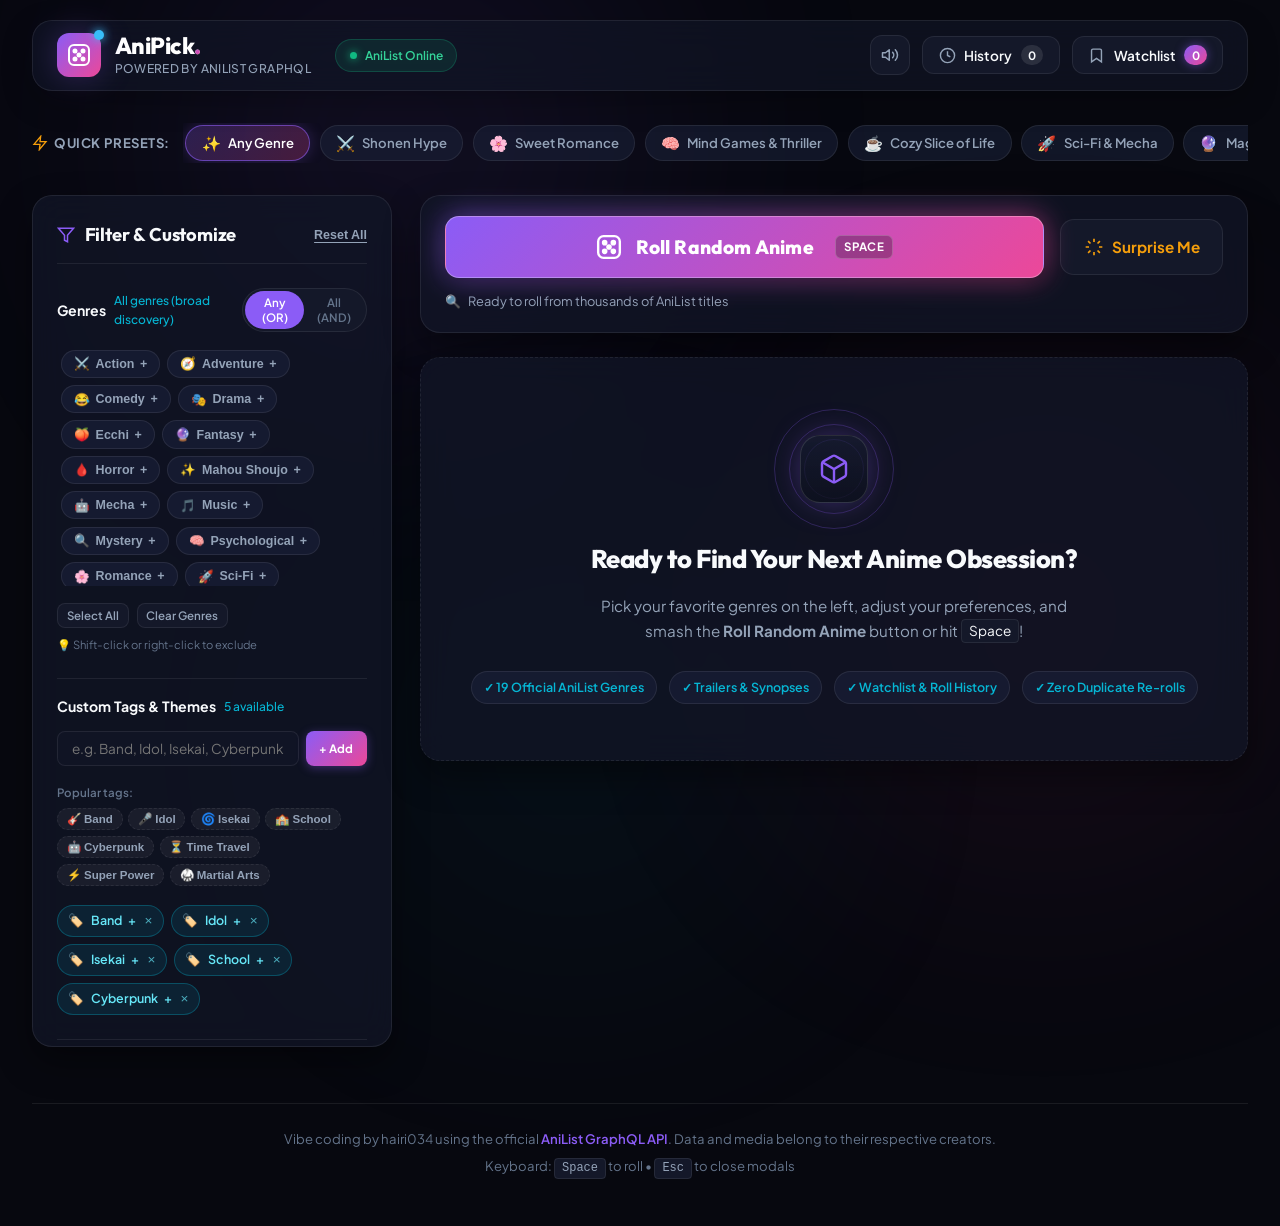
==== commit 3168d5b1: "Update index.html" ====
--- a/index.html
+++ b/index.html
@@ -682,7 +682,7 @@
     <!-- Footer -->
     <footer class="app-footer">
       <div class="footer-content">
-        <p>Built by hairi034 using the official <a href="https://anilist.co" target="_blank"
+        <p>Vibe coding by hairi034 using the official <a href="https://anilist.co" target="_blank"
             rel="noopener noreferrer">AniList GraphQL API</a>. Data and media belong to their respective creators.</p>
         <div class="footer-links">
           <span>Keyboard: <kbd>Space</kbd> to roll • <kbd>Esc</kbd> to close modals</span>
@@ -695,4 +695,4 @@
   <script src="app.js"></script>
 </body>
 
-</html>+</html>
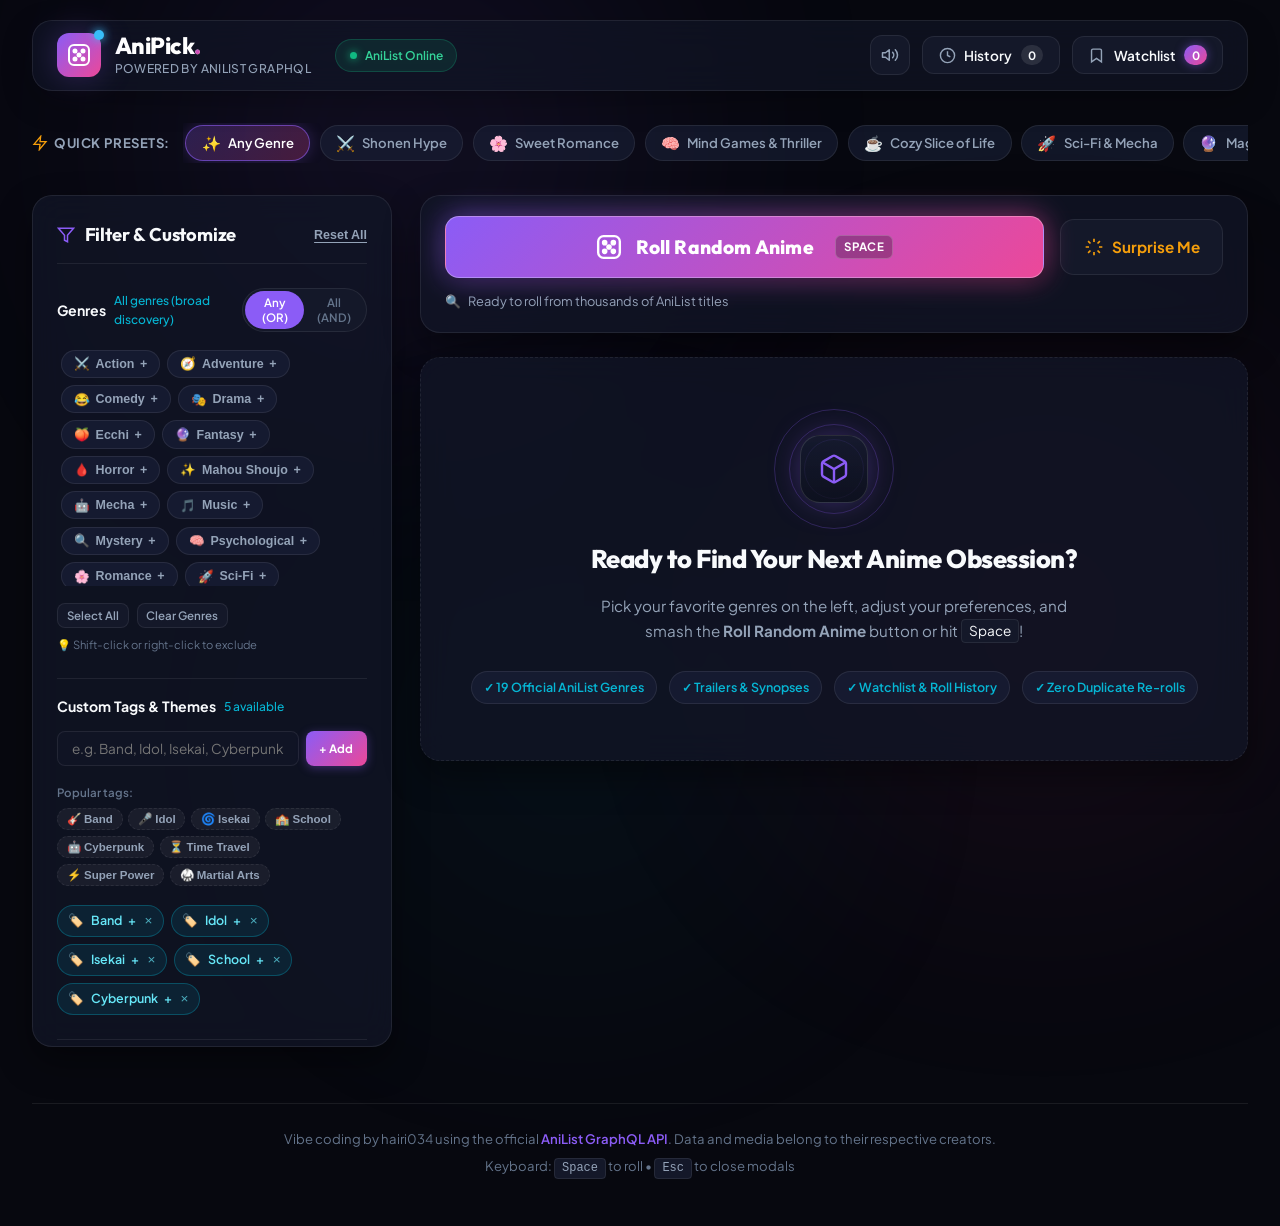
==== commit 7fc4aeb3: "Update index.html add html favicon" ====
--- a/index.html
+++ b/index.html
@@ -18,6 +18,7 @@
     rel="stylesheet">
 
   <link rel="stylesheet" href="style.css">
+  <link rel="icon" type="image/svg+xml" href="data:image/svg+xml;utf8,<svg xmlns='http://www.w3.org/2000/svg' viewBox='0 0 24 24' fill='none' stroke='%23ffffff' stroke-width='2' stroke-linecap='round' stroke-linejoin='round'><rect x='2' y='2' width='20' height='20' rx='5' ry='5'/><circle cx='8' cy='8' r='1.5' fill='%23ffffff'/><circle cx='16' cy='8' r='1.5' fill='%23ffffff'/><circle cx='12' cy='12' r='1.5' fill='%23ffffff'/><circle cx='8' cy='16' r='1.5' fill='%23ffffff'/><circle cx='16' cy='16' r='1.5' fill='%23ffffff'/></svg>">
 </head>
 
 <body>
